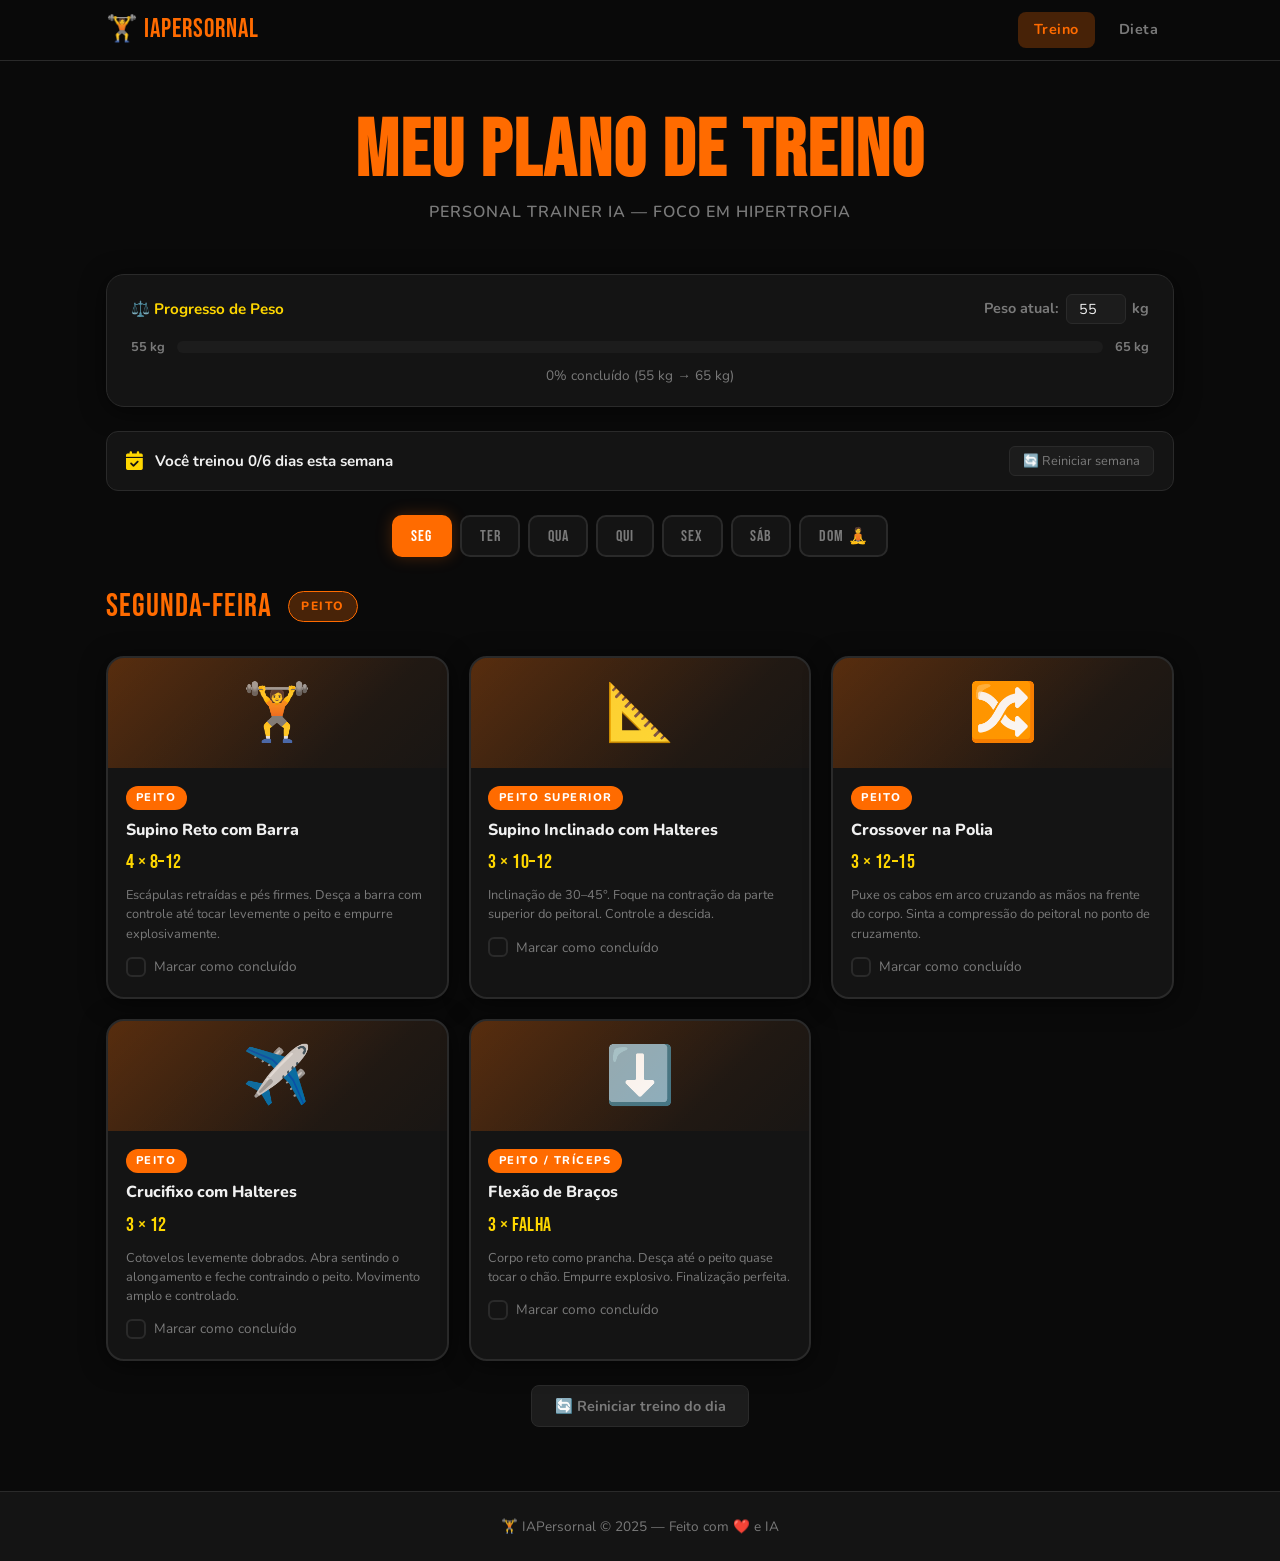
==== index.html @ 2b931eeb "feat: site completo de treino + dieta para GitHub Pages - index.html: plano de treino com seletor de" ====
<!DOCTYPE html>
<html lang="pt-BR">
<head>
  <meta charset="UTF-8" />
  <meta name="viewport" content="width=device-width, initial-scale=1.0" />
  <title>Meu Plano de Treino | IAPersornal</title>
  <meta name="description" content="Plano de treino personalizado por IA para hipertrofia muscular — IAPersornal." />
  <link rel="stylesheet" href="https://cdnjs.cloudflare.com/ajax/libs/font-awesome/6.5.0/css/all.min.css" crossorigin="anonymous" />
  <link rel="stylesheet" href="css/style.css" />
</head>
<body>

  <!-- ── NAVBAR ── -->
  <header class="navbar">
    <div class="container nav-inner">
      <a href="index.html" class="nav-logo">🏋️ IAPersornal</a>
      <nav class="nav-links">
        <a href="index.html" class="active">Treino</a>
        <a href="dieta.html">Dieta</a>
      </nav>
    </div>
  </header>

  <!-- ── MAIN ── -->
  <main class="container page-main">

    <!-- Título da página -->
    <div class="page-header">
      <h1 class="page-title">MEU PLANO DE TREINO</h1>
      <p class="page-subtitle">Personal Trainer IA — Foco em Hipertrofia</p>
    </div>

    <!-- Progresso de peso -->
    <div class="weight-progress-card">
      <div class="weight-progress-header">
        <span>⚖️ Progresso de Peso</span>
        <div class="weight-inputs">
          <label>
            Peso atual:
            <input type="number" id="current-weight" value="55" min="40" max="150" step="0.1" />
            kg
          </label>
        </div>
      </div>
      <div class="progress-bar-container">
        <span class="progress-label">55 kg</span>
        <div class="progress-bar">
          <div class="progress-fill" id="weight-fill" style="width:0%"></div>
        </div>
        <span class="progress-label">65 kg</span>
      </div>
      <div class="progress-percent" id="weight-percent">Carregando...</div>
    </div>

    <!-- Contador semanal -->
    <div class="weekly-counter">
      <i class="fa-solid fa-calendar-check"></i>
      <span id="weekly-text">Você treinou 0/6 dias esta semana</span>
      <button class="btn-reset-week" onclick="resetWeek()">🔄 Reiniciar semana</button>
    </div>

    <!-- Seletor de dias -->
    <div class="day-selector">
      <button class="day-btn active" data-day="segunda">SEG</button>
      <button class="day-btn"        data-day="terca">TER</button>
      <button class="day-btn"        data-day="quarta">QUA</button>
      <button class="day-btn"        data-day="quinta">QUI</button>
      <button class="day-btn"        data-day="sexta">SEX</button>
      <button class="day-btn"        data-day="sabado">SÁB</button>
      <button class="day-btn rest"   data-day="domingo">DOM 🧘</button>
    </div>

    <!-- Banner de conclusão -->
    <div class="completion-banner" id="completion-banner">
      💪🔥 Treino Concluído! Você arrasou hoje! Continue assim!
    </div>

    <!-- Painéis de exercícios (renderizados pelo JS) -->
    <div id="panels"></div>

    <!-- Botão de reset -->
    <div class="reset-area">
      <button class="btn-secondary" onclick="resetDay()">🔄 Reiniciar treino do dia</button>
    </div>

  </main>

  <!-- ── FOOTER ── -->
  <footer class="footer">
    <div class="container">
      🏋️ IAPersornal &copy; 2025 — Feito com ❤️ e IA
    </div>
  </footer>

  <script src="js/main.js"></script>
</body>
</html>
---- css/style.css ----
/* ============================================================
   IAPersornal — CSS Global
   Dark Mode Esportivo | #FF6B00 laranja | #FFD700 dourado
   Fontes: Bebas Neue (títulos) + Nunito (corpo)
   ============================================================ */

@import url('https://fonts.googleapis.com/css2?family=Bebas+Neue&family=Nunito:wght@400;600;700;800;900&display=swap');

/* ── Variables ── */
:root {
  --bg:          #0a0a0a;
  --surface:     #141414;
  --surface-2:   #1c1c1c;
  --border:      #2a2a2a;
  --orange:      #FF6B00;
  --orange-glow: rgba(255,107,0,.25);
  --gold:        #FFD700;
  --gold-glow:   rgba(255,215,0,.20);
  --text:        #f0f0f0;
  --text-muted:  #7a7a7a;
  --success:     #06D6A0;
  --blue:        #3A86FF;
  --pink:        #FF006E;
  --radius:      12px;
  --radius-lg:   18px;
  --shadow:      0 4px 24px rgba(0,0,0,.55);
  --transition:  all .28s cubic-bezier(.4,0,.2,1);
}

/* ── Reset ── */
*, *::before, *::after { box-sizing: border-box; margin: 0; padding: 0; }
html { scroll-behavior: smooth; font-size: 16px; }
body {
  background: var(--bg);
  color: var(--text);
  font-family: 'Nunito', sans-serif;
  min-height: 100vh;
  line-height: 1.6;
}
a { color: var(--orange); text-decoration: none; }
img { max-width: 100%; display: block; }
button { font-family: inherit; cursor: pointer; border: none; outline: none; }
input { font-family: inherit; }

/* ── Container ── */
.container {
  max-width: 1100px;
  margin: 0 auto;
  padding: 0 1rem;
}

/* ── NAVBAR ── */
.navbar {
  position: fixed;
  top: 0; left: 0; right: 0;
  z-index: 100;
  background: rgba(10,10,10,.92);
  backdrop-filter: blur(12px);
  border-bottom: 1px solid var(--border);
}
.nav-inner {
  display: flex;
  align-items: center;
  justify-content: space-between;
  height: 60px;
}
.nav-logo {
  font-family: 'Bebas Neue', sans-serif;
  font-size: 1.6rem;
  color: var(--orange);
  letter-spacing: 1px;
}
.nav-links {
  display: flex;
  gap: .5rem;
}
.nav-links a {
  padding: .4rem 1rem;
  border-radius: 8px;
  color: var(--text-muted);
  font-weight: 700;
  font-size: .9rem;
  letter-spacing: .5px;
  transition: var(--transition);
}
.nav-links a:hover,
.nav-links a.active {
  color: var(--orange);
  background: var(--orange-glow);
}

/* ── Page main ── */
.page-main {
  padding-top: 80px;
  padding-bottom: 4rem;
}

/* ── Page Header ── */
.page-header {
  text-align: center;
  margin-bottom: 2rem;
  padding: 2rem 0 1rem;
}
.page-title {
  font-family: 'Bebas Neue', sans-serif;
  font-size: clamp(2.5rem, 8vw, 5rem);
  color: var(--orange);
  letter-spacing: 2px;
  line-height: 1;
}
.page-subtitle {
  color: var(--text-muted);
  font-size: 1rem;
  font-weight: 600;
  margin-top: .5rem;
  letter-spacing: 1px;
  text-transform: uppercase;
}

/* ── Weight Progress Card ── */
.weight-progress-card {
  background: var(--surface);
  border: 1px solid var(--border);
  border-radius: var(--radius-lg);
  padding: 1.2rem 1.5rem;
  margin-bottom: 1.5rem;
  box-shadow: var(--shadow);
}
.weight-progress-header {
  display: flex;
  align-items: center;
  justify-content: space-between;
  margin-bottom: .8rem;
  font-weight: 700;
  font-size: .95rem;
  color: var(--gold);
  flex-wrap: wrap;
  gap: .5rem;
}
.weight-inputs label {
  display: flex;
  align-items: center;
  gap: .4rem;
  font-size: .9rem;
  color: var(--text-muted);
}
.weight-inputs input {
  width: 60px;
  background: var(--surface-2);
  border: 1px solid var(--border);
  border-radius: 6px;
  color: var(--text);
  padding: .25rem .5rem;
  font-size: .9rem;
  text-align: center;
}
.weight-inputs input:focus { outline: none; border-color: var(--orange); }
.progress-bar-container {
  display: flex;
  align-items: center;
  gap: .75rem;
  margin-bottom: .5rem;
}
.progress-label {
  font-size: .8rem;
  font-weight: 700;
  color: var(--text-muted);
  white-space: nowrap;
}
.progress-bar {
  flex: 1;
  height: 12px;
  background: var(--surface-2);
  border-radius: 99px;
  overflow: hidden;
}
.progress-fill {
  height: 100%;
  background: linear-gradient(90deg, var(--orange), var(--gold));
  border-radius: 99px;
  transition: width .5s ease;
}
.progress-percent {
  font-size: .85rem;
  color: var(--text-muted);
  text-align: center;
}

/* ── Weekly Counter ── */
.weekly-counter {
  display: flex;
  align-items: center;
  gap: .75rem;
  background: var(--surface);
  border: 1px solid var(--border);
  border-radius: var(--radius);
  padding: .9rem 1.2rem;
  margin-bottom: 1.5rem;
  font-weight: 700;
  font-size: .95rem;
  flex-wrap: wrap;
}
.weekly-counter i {
  color: var(--gold);
  font-size: 1.2rem;
}
.weekly-counter span {
  flex: 1;
}
.btn-reset-week {
  background: var(--surface-2);
  border: 1px solid var(--border);
  color: var(--text-muted);
  font-size: .8rem;
  padding: .3rem .8rem;
  border-radius: 6px;
  transition: var(--transition);
}
.btn-reset-week:hover {
  color: var(--orange);
  border-color: var(--orange);
}

/* ── Day Selector ── */
.day-selector {
  display: flex;
  gap: .5rem;
  flex-wrap: wrap;
  justify-content: center;
  margin-bottom: 1.5rem;
}
.day-btn {
  background: var(--surface);
  border: 2px solid var(--border);
  color: var(--text-muted);
  font-family: 'Bebas Neue', sans-serif;
  font-size: 1rem;
  letter-spacing: 1px;
  padding: .55rem 1.1rem;
  border-radius: 10px;
  transition: var(--transition);
}
.day-btn:hover {
  border-color: var(--orange);
  color: var(--orange);
}
.day-btn.active {
  background: var(--orange);
  border-color: var(--orange);
  color: #fff;
  box-shadow: 0 0 16px var(--orange-glow);
}
.day-btn.rest.active {
  background: var(--success);
  border-color: var(--success);
  box-shadow: 0 0 16px rgba(6,214,160,.3);
}

/* ── Completion Banner ── */
.completion-banner {
  display: none;
  background: linear-gradient(135deg, var(--orange), var(--gold));
  color: #000;
  font-family: 'Bebas Neue', sans-serif;
  font-size: 1.6rem;
  letter-spacing: 1px;
  text-align: center;
  padding: 1rem;
  border-radius: var(--radius);
  margin-bottom: 1.5rem;
  animation: popIn .4s cubic-bezier(.175,.885,.32,1.275);
}
.completion-banner.show { display: block; }

/* ── Day Panel ── */
.day-panel { display: none; }
.day-panel.active { display: block; }

.day-panel-header {
  display: flex;
  align-items: center;
  gap: 1rem;
  margin-bottom: 1.5rem;
}
.day-panel-title {
  font-family: 'Bebas Neue', sans-serif;
  font-size: 2rem;
  letter-spacing: 1px;
}
.focus-badge {
  background: var(--orange-glow);
  color: var(--orange);
  border: 1px solid var(--orange);
  font-size: .75rem;
  font-weight: 800;
  letter-spacing: 1.5px;
  padding: .3rem .75rem;
  border-radius: 99px;
}

/* ── Exercise Grid ── */
.exercise-grid {
  display: grid;
  grid-template-columns: repeat(auto-fill, minmax(260px, 1fr));
  gap: 1.25rem;
  margin-bottom: 1.5rem;
}

/* ── Exercise Card ── */
.exercise-card {
  background: var(--surface);
  border: 2px solid var(--border);
  border-radius: var(--radius-lg);
  overflow: hidden;
  box-shadow: var(--shadow);
  transition: var(--transition);
  opacity: 0;
  transform: translateY(20px);
}
.exercise-card.animate-in {
  opacity: 1;
  transform: translateY(0);
}
.exercise-card.done {
  border-color: var(--success);
  opacity: .7;
}
.exercise-card.done .card-visual { filter: grayscale(.4); }
.exercise-card:hover {
  border-color: var(--orange);
  transform: translateY(-4px);
  box-shadow: 0 8px 32px rgba(255,107,0,.2);
}
.exercise-card.done:hover { transform: none; }

.card-visual {
  height: 110px;
  display: flex;
  align-items: center;
  justify-content: center;
  font-size: 3.5rem;
  position: relative;
  overflow: hidden;
}
.card-visual::before {
  content: '';
  position: absolute;
  inset: 0;
  background: linear-gradient(135deg, var(--card-color, #FF6B00) 0%, transparent 70%);
  opacity: .18;
}

.card-body { padding: 1rem 1.1rem 1.2rem; }
.card-muscle {
  font-size: .7rem;
  font-weight: 800;
  letter-spacing: 1.5px;
  color: #fff;
  background: var(--card-color, #FF6B00);
  padding: .2rem .65rem;
  border-radius: 99px;
  display: inline-block;
  margin-bottom: .6rem;
}
.card-name {
  font-weight: 800;
  font-size: 1rem;
  margin-bottom: .35rem;
  line-height: 1.3;
}
.card-sets {
  font-family: 'Bebas Neue', sans-serif;
  font-size: 1.25rem;
  color: var(--gold);
  letter-spacing: .5px;
  margin-bottom: .5rem;
}
.card-tip {
  font-size: .8rem;
  color: var(--text-muted);
  line-height: 1.5;
  margin-bottom: .75rem;
}
.card-check-area {
  display: flex;
  align-items: center;
  gap: .5rem;
}
.card-checkbox {
  appearance: none;
  width: 20px;
  height: 20px;
  border: 2px solid var(--border);
  border-radius: 6px;
  cursor: pointer;
  transition: var(--transition);
  position: relative;
  flex-shrink: 0;
}
.card-checkbox:checked {
  background: var(--success);
  border-color: var(--success);
}
.card-checkbox:checked::after {
  content: '✓';
  position: absolute;
  top: 50%; left: 50%;
  transform: translate(-50%,-50%);
  color: #000;
  font-size: .8rem;
  font-weight: 900;
}
.card-check-label {
  font-size: .85rem;
  color: var(--text-muted);
  cursor: pointer;
}

/* ── Rest Day Card ── */
.rest-card {
  background: var(--surface);
  border: 2px solid var(--success);
  border-radius: var(--radius-lg);
  padding: 3rem 2rem;
  text-align: center;
  box-shadow: 0 0 32px rgba(6,214,160,.15);
}
.rest-card .rest-icon { font-size: 5rem; margin-bottom: 1rem; }
.rest-card h2 {
  font-family: 'Bebas Neue', sans-serif;
  font-size: 2.5rem;
  color: var(--success);
  margin-bottom: .5rem;
}
.rest-card p { color: var(--text-muted); font-size: 1rem; line-height: 1.7; }
.rest-card .motivational {
  margin-top: 1.5rem;
  background: var(--surface-2);
  border-radius: var(--radius);
  padding: 1rem;
  font-style: italic;
  color: var(--gold);
  font-weight: 700;
}

/* ── Reset Area ── */
.reset-area {
  text-align: center;
  margin-top: 1rem;
}
.btn-secondary {
  background: var(--surface-2);
  border: 1px solid var(--border);
  color: var(--text-muted);
  padding: .6rem 1.4rem;
  border-radius: 8px;
  font-size: .9rem;
  font-weight: 700;
  transition: var(--transition);
}
.btn-secondary:hover {
  border-color: var(--orange);
  color: var(--orange);
}

/* ── DIET PAGE ── */

/* Goal Card */
.goal-card {
  background: var(--surface);
  border: 1px solid var(--border);
  border-radius: var(--radius-lg);
  padding: 1.5rem;
  margin-bottom: 1.5rem;
  box-shadow: var(--shadow);
}
.goal-card h3 {
  font-family: 'Bebas Neue', sans-serif;
  font-size: 1.5rem;
  color: var(--gold);
  letter-spacing: 1px;
  margin-bottom: 1rem;
}
.goal-meta {
  display: grid;
  grid-template-columns: repeat(auto-fit, minmax(120px, 1fr));
  gap: .75rem;
  margin-bottom: 1rem;
}
.goal-meta-item {
  background: var(--surface-2);
  border-radius: var(--radius-sm);
  padding: .75rem;
  text-align: center;
}
.goal-meta-item .label {
  font-size: .7rem;
  color: var(--text-muted);
  font-weight: 700;
  letter-spacing: 1px;
  text-transform: uppercase;
  margin-bottom: .25rem;
}
.goal-meta-item .value {
  font-family: 'Bebas Neue', sans-serif;
  font-size: 1.4rem;
  color: var(--orange);
}

/* Macros */
.macros-section { margin-bottom: 2rem; }
.section-title {
  font-family: 'Bebas Neue', sans-serif;
  font-size: 1.8rem;
  color: var(--text);
  letter-spacing: 1px;
  margin-bottom: 1rem;
}
.section-title span { color: var(--orange); }
.macros-grid {
  display: grid;
  grid-template-columns: repeat(auto-fit, minmax(200px, 1fr));
  gap: 1rem;
}
.macro-card {
  background: var(--surface);
  border: 1px solid var(--border);
  border-radius: var(--radius-lg);
  padding: 1.25rem;
  text-align: center;
  transition: var(--transition);
}
.macro-card:hover { border-color: var(--orange); }
.macro-icon { font-size: 2rem; margin-bottom: .5rem; }
.macro-name {
  font-size: .8rem;
  font-weight: 700;
  letter-spacing: 1px;
  color: var(--text-muted);
  text-transform: uppercase;
  margin-bottom: .25rem;
}
.macro-value {
  font-family: 'Bebas Neue', sans-serif;
  font-size: 2rem;
  color: var(--orange);
  line-height: 1;
  margin-bottom: .5rem;
}
.macro-unit {
  font-size: .75rem;
  color: var(--text-muted);
}
.macro-bar {
  height: 6px;
  background: var(--surface-2);
  border-radius: 99px;
  margin-top: .75rem;
  overflow: hidden;
}
.macro-bar-fill {
  height: 100%;
  border-radius: 99px;
  transition: width .5s ease;
}

/* Meals */
.meals-section { margin-bottom: 2rem; }
.kcal-counter-bar {
  background: var(--surface);
  border: 1px solid var(--border);
  border-radius: var(--radius);
  padding: .9rem 1.2rem;
  margin-bottom: 1.2rem;
  display: flex;
  align-items: center;
  gap: 1rem;
  flex-wrap: wrap;
}
.kcal-counter-bar .kcal-icon { font-size: 1.4rem; }
.kcal-text { flex: 1; font-weight: 700; }
.kcal-text strong { color: var(--orange); font-size: 1.1rem; }
.kcal-text span { color: var(--text-muted); font-size: .9rem; }
.btn-reset-meals {
  background: var(--surface-2);
  border: 1px solid var(--border);
  color: var(--text-muted);
  font-size: .8rem;
  padding: .3rem .8rem;
  border-radius: 6px;
  transition: var(--transition);
}
.btn-reset-meals:hover { color: var(--orange); border-color: var(--orange); }

.meals-grid {
  display: grid;
  gap: 1rem;
}
.meal-card {
  background: var(--surface);
  border: 2px solid var(--border);
  border-radius: var(--radius-lg);
  overflow: hidden;
  transition: var(--transition);
  opacity: 0;
  transform: translateY(16px);
}
.meal-card.animate-in {
  opacity: 1;
  transform: translateY(0);
}
.meal-card.meal-done {
  border-color: var(--success);
  opacity: .75;
}
.meal-header {
  display: flex;
  align-items: center;
  gap: 1rem;
  padding: 1rem 1.2rem;
  background: var(--surface-2);
  cursor: pointer;
  user-select: none;
}
.meal-emoji { font-size: 1.8rem; }
.meal-info { flex: 1; }
.meal-name {
  font-weight: 800;
  font-size: 1rem;
}
.meal-time {
  font-size: .8rem;
  color: var(--text-muted);
}
.meal-kcal {
  font-family: 'Bebas Neue', sans-serif;
  font-size: 1.3rem;
  color: var(--gold);
}
.meal-check {
  appearance: none;
  width: 22px;
  height: 22px;
  border: 2px solid var(--border);
  border-radius: 6px;
  cursor: pointer;
  transition: var(--transition);
  position: relative;
  flex-shrink: 0;
}
.meal-check:checked {
  background: var(--success);
  border-color: var(--success);
}
.meal-check:checked::after {
  content: '✓';
  position: absolute;
  top: 50%; left: 50%;
  transform: translate(-50%,-50%);
  color: #000;
  font-size: .85rem;
  font-weight: 900;
}
.meal-body {
  padding: .9rem 1.2rem 1.1rem;
}
.meal-items {
  list-style: none;
  display: flex;
  flex-direction: column;
  gap: .35rem;
}
.meal-items li {
  display: flex;
  align-items: flex-start;
  gap: .5rem;
  font-size: .9rem;
  color: var(--text-muted);
}
.meal-items li::before {
  content: '•';
  color: var(--orange);
  font-weight: 900;
  flex-shrink: 0;
  margin-top: 2px;
}

/* Tips & Supplements */
.tips-section,
.supplements-section,
.hydration-section {
  margin-bottom: 2rem;
}
.tips-grid {
  display: grid;
  grid-template-columns: repeat(auto-fill, minmax(260px, 1fr));
  gap: 1rem;
}
.tip-card {
  background: var(--surface);
  border: 1px solid var(--border);
  border-radius: var(--radius);
  padding: 1.1rem;
  display: flex;
  gap: .9rem;
  align-items: flex-start;
  transition: var(--transition);
  opacity: 0;
  transform: translateY(12px);
}
.tip-card.animate-in {
  opacity: 1;
  transform: translateY(0);
}
.tip-card:hover { border-color: var(--gold); }
.tip-icon { font-size: 1.8rem; flex-shrink: 0; }
.tip-text strong {
  display: block;
  font-size: .95rem;
  font-weight: 800;
  margin-bottom: .25rem;
}
.tip-text span { font-size: .85rem; color: var(--text-muted); }

.supplement-grid {
  display: grid;
  grid-template-columns: repeat(auto-fill, minmax(220px, 1fr));
  gap: 1rem;
}
.supplement-card {
  background: var(--surface);
  border: 1px solid var(--border);
  border-radius: var(--radius);
  padding: 1rem 1.1rem;
  transition: var(--transition);
  opacity: 0;
  transform: translateY(12px);
}
.supplement-card.animate-in {
  opacity: 1;
  transform: translateY(0);
}
.supplement-card:hover { border-color: var(--orange); }
.supplement-name {
  font-weight: 800;
  font-size: 1rem;
  color: var(--orange);
  margin-bottom: .3rem;
}
.supplement-dose {
  font-size: .85rem;
  color: var(--gold);
  font-weight: 700;
  margin-bottom: .25rem;
}
.supplement-reason { font-size: .8rem; color: var(--text-muted); }

.hydration-card {
  background: var(--surface);
  border: 1px solid var(--blue);
  border-radius: var(--radius-lg);
  padding: 1.5rem;
  display: flex;
  align-items: center;
  gap: 1.5rem;
  flex-wrap: wrap;
}
.hydration-icon { font-size: 3rem; }
.hydration-info h4 {
  font-weight: 800;
  font-size: 1.1rem;
  color: var(--blue);
  margin-bottom: .25rem;
}
.hydration-info p { font-size: .9rem; color: var(--text-muted); }
.hydration-info .warning {
  margin-top: .5rem;
  font-size: .85rem;
  color: var(--gold);
  font-weight: 700;
}

/* ── Footer ── */
.footer {
  background: var(--surface);
  border-top: 1px solid var(--border);
  padding: 1.5rem 0;
  text-align: center;
  font-size: .85rem;
  color: var(--text-muted);
}

/* ── Animations ── */
@keyframes popIn {
  from { transform: scale(.8); opacity: 0; }
  to   { transform: scale(1);  opacity: 1; }
}
@keyframes fadeSlideUp {
  from { opacity: 0; transform: translateY(20px); }
  to   { opacity: 1; transform: translateY(0); }
}

/* ── Responsive ── */
@media (max-width: 768px) {
  .page-title { font-size: 2.8rem; }
  .exercise-grid { grid-template-columns: 1fr; }
  .macros-grid { grid-template-columns: repeat(2, 1fr); }
  .tips-grid { grid-template-columns: 1fr; }
  .supplement-grid { grid-template-columns: 1fr 1fr; }
}
@media (max-width: 480px) {
  .nav-logo { font-size: 1.3rem; }
  .day-btn { padding: .4rem .7rem; font-size: .9rem; }
  .macros-grid { grid-template-columns: 1fr 1fr; }
  .supplement-grid { grid-template-columns: 1fr; }
  .weight-progress-header { flex-direction: column; align-items: flex-start; }
  .goal-meta { grid-template-columns: 1fr 1fr; }
}
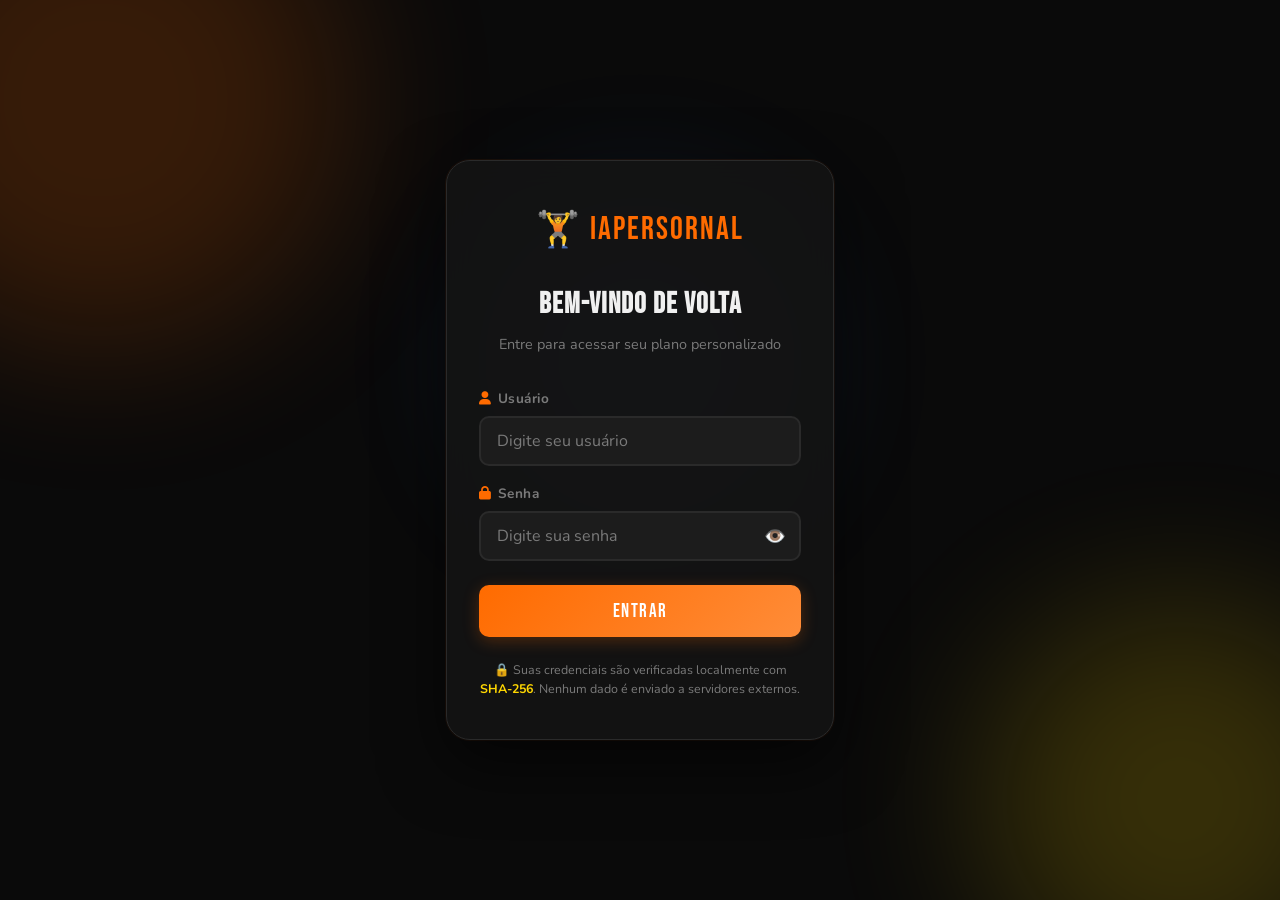
==== commit c590911d: "feat: sistema de login com credenciais criptografadas (SHA-256) - login.html: página de login com de" ====
--- a/index.html
+++ b/index.html
@@ -92,6 +92,7 @@
     </div>
   </footer>
 
+  <script src="js/auth.js"></script>
   <script src="js/main.js"></script>
 </body>
 </html>
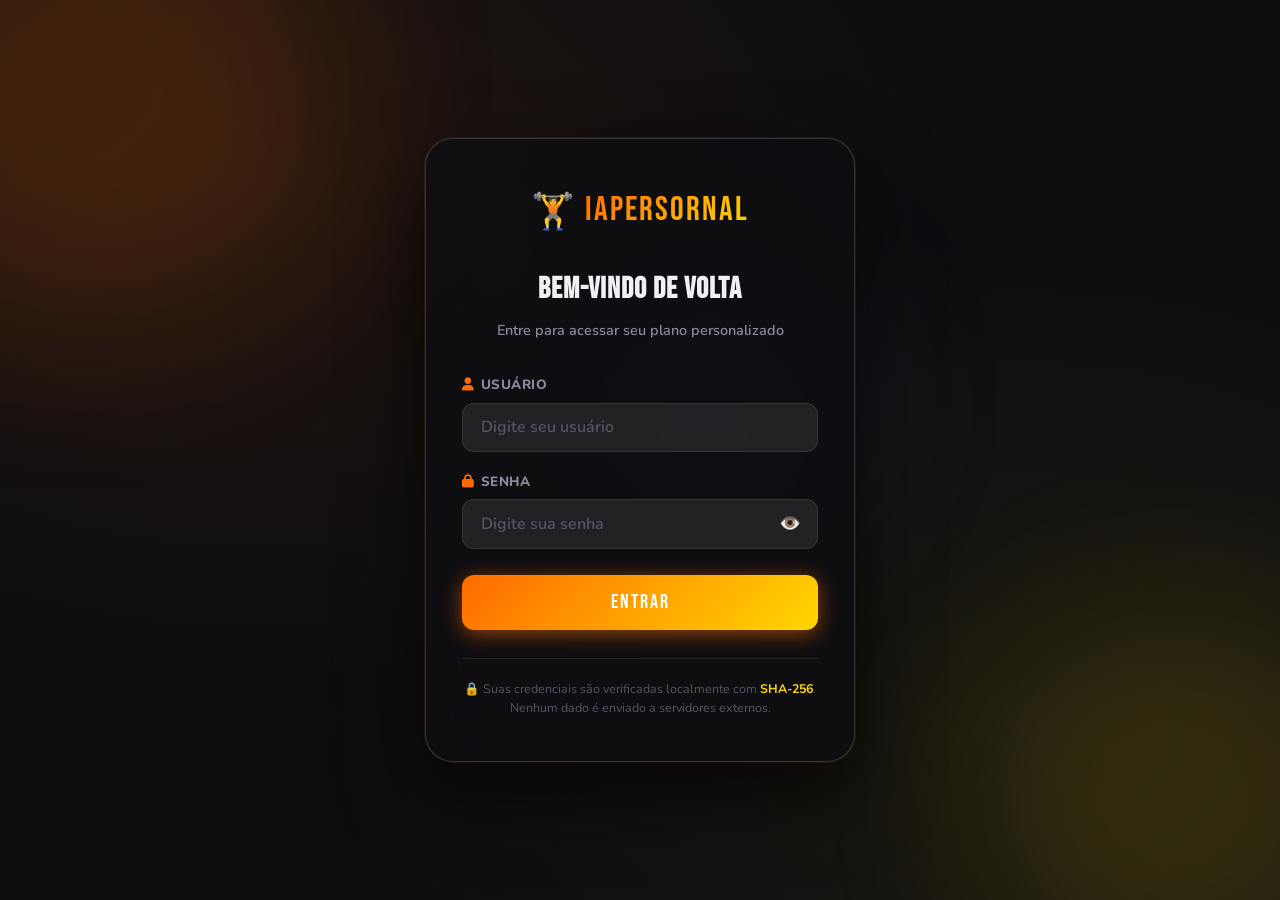
==== commit d51b012e: "feat: cronômetro de descanso + peso por exercício + treino Wesley atualizado + meta editável - Novo:" ====
--- a/index.html
+++ b/index.html
@@ -24,30 +24,37 @@
   <!-- ── MAIN ── -->
   <main class="container page-main">
 
-    <!-- Título da página -->
+    <!-- Título -->
     <div class="page-header">
       <h1 class="page-title">MEU PLANO DE TREINO</h1>
-      <p class="page-subtitle">Personal Trainer IA — Foco em Hipertrofia</p>
+      <p class="page-subtitle">Personal Trainer IA — Hipertrofia Muscular · Seg a Sex</p>
     </div>
 
     <!-- Progresso de peso -->
     <div class="weight-progress-card">
       <div class="weight-progress-header">
-        <span>⚖️ Progresso de Peso</span>
+        <span class="weight-progress-label">
+          <i class="fa-solid fa-scale-balanced"></i> Progresso de Peso
+        </span>
         <div class="weight-inputs">
           <label>
-            Peso atual:
-            <input type="number" id="current-weight" value="55" min="40" max="150" step="0.1" />
+            Atual:
+            <input type="number" id="current-weight" value="55" min="30" max="200" step="0.1" />
+            kg
+          </label>
+          <label>
+            Meta:
+            <input type="number" id="goal-weight" value="65" min="30" max="200" step="0.5" />
             kg
           </label>
         </div>
       </div>
       <div class="progress-bar-container">
-        <span class="progress-label">55 kg</span>
+        <span class="progress-label">Início</span>
         <div class="progress-bar">
           <div class="progress-fill" id="weight-fill" style="width:0%"></div>
         </div>
-        <span class="progress-label">65 kg</span>
+        <span class="progress-label">Meta</span>
       </div>
       <div class="progress-percent" id="weight-percent">Carregando...</div>
     </div>
@@ -55,7 +62,7 @@
     <!-- Contador semanal -->
     <div class="weekly-counter">
       <i class="fa-solid fa-calendar-check"></i>
-      <span id="weekly-text">Você treinou 0/6 dias esta semana</span>
+      <span id="weekly-text">Você treinou 0/5 dias esta semana</span>
       <button class="btn-reset-week" onclick="resetWeek()">🔄 Reiniciar semana</button>
     </div>
 
@@ -66,16 +73,16 @@
       <button class="day-btn"        data-day="quarta">QUA</button>
       <button class="day-btn"        data-day="quinta">QUI</button>
       <button class="day-btn"        data-day="sexta">SEX</button>
-      <button class="day-btn"        data-day="sabado">SÁB</button>
+      <button class="day-btn rest"   data-day="sabado">SÁB 🧘</button>
       <button class="day-btn rest"   data-day="domingo">DOM 🧘</button>
     </div>
 
     <!-- Banner de conclusão -->
     <div class="completion-banner" id="completion-banner">
-      💪🔥 Treino Concluído! Você arrasou hoje! Continue assim!
+      💪🔥 Treino Concluído! Você arrasou hoje! Descanse bem e volte mais forte!
     </div>
 
-    <!-- Painéis de exercícios (renderizados pelo JS) -->
+    <!-- Painéis de exercícios -->
     <div id="panels"></div>
 
     <!-- Botão de reset -->
@@ -92,7 +99,37 @@
     </div>
   </footer>
 
+  <!-- ── CRONÔMETRO DE DESCANSO (flutuante) ── -->
+  <div class="rest-timer-widget" id="rest-timer">
+    <div class="rtw__header">
+      <span class="rtw__title"><i class="fa-solid fa-stopwatch"></i> Descanso</span>
+      <button class="rtw__close" onclick="closeRestTimer()" title="Fechar">✕</button>
+    </div>
+    <div class="rtw__ring-wrap">
+      <svg class="rtw__svg" viewBox="0 0 100 100">
+        <circle class="rtw__ring-bg"   cx="50" cy="50" r="44"/>
+        <circle class="rtw__ring-fill" cx="50" cy="50" r="44" id="rtw-ring"/>
+      </svg>
+      <div class="rtw__time" id="rtw-time">01:30</div>
+    </div>
+    <div class="rtw__presets">
+      <button class="rtw__preset" data-secs="60"  onclick="setRestTime(60)">1 min</button>
+      <button class="rtw__preset active" data-secs="90"  onclick="setRestTime(90)">1:30</button>
+      <button class="rtw__preset" data-secs="120" onclick="setRestTime(120)">2 min</button>
+      <button class="rtw__preset" data-secs="180" onclick="setRestTime(180)">3 min</button>
+    </div>
+    <div class="rtw__controls">
+      <button class="rtw__btn-start" id="rtw-toggle" onclick="toggleRestTimer()">
+        <i class="fa-solid fa-play"></i> Iniciar
+      </button>
+      <button class="rtw__btn-reset" onclick="resetRestTimer()">
+        <i class="fa-solid fa-rotate-right"></i> Zerar
+      </button>
+    </div>
+  </div>
+
   <script src="js/auth.js"></script>
+  <script src="js/timer.js"></script>
   <script src="js/main.js"></script>
 </body>
 </html>
--- a/css/style.css
+++ b/css/style.css
@@ -1,278 +1,448 @@
 /* ============================================================
    IAPersornal — CSS Global
-   Dark Mode Esportivo | #FF6B00 laranja | #FFD700 dourado
+   Design Profissional | Glassmorphism | Tema por usuário
+   Wesley = Laranja/Ouro | Barbara = Roxo/Rosa
    Fontes: Bebas Neue (títulos) + Nunito (corpo)
    ============================================================ */
 
-@import url('https://fonts.googleapis.com/css2?family=Bebas+Neue&family=Nunito:wght@400;600;700;800;900&display=swap');
-
-/* ── Variables ── */
+@import url('https://fonts.googleapis.com/css2?family=Bebas+Neue&family=Nunito:ital,wght@0,400;0,600;0,700;0,800;0,900;1,700&display=swap');
+
+/* ════════════════════════════════════════════════
+   VARIÁVEIS GLOBAIS — Tema Padrão (Wesley / Laranja)
+   ════════════════════════════════════════════════ */
 :root {
-  --bg:          #0a0a0a;
-  --surface:     #141414;
-  --surface-2:   #1c1c1c;
-  --border:      #2a2a2a;
-  --orange:      #FF6B00;
-  --orange-glow: rgba(255,107,0,.25);
-  --gold:        #FFD700;
-  --gold-glow:   rgba(255,215,0,.20);
-  --text:        #f0f0f0;
-  --text-muted:  #7a7a7a;
+  /* Superfícies */
+  --bg:          #0d0d10;
+  --bg-mesh:     radial-gradient(ellipse at 20% 20%, rgba(255,107,0,.08) 0%, transparent 50%),
+                 radial-gradient(ellipse at 80% 80%, rgba(255,215,0,.05) 0%, transparent 50%);
+  --surface:     rgba(255,255,255,0.04);
+  --surface-2:   rgba(255,255,255,0.08);
+  --surface-3:   rgba(255,255,255,0.12);
+  --glass:       rgba(255,255,255,0.05);
+  --border:      rgba(255,255,255,0.10);
+  --border-2:    rgba(255,255,255,0.16);
+
+  /* Texto */
+  --text:        #f0f0f5;
+  --text-muted:  #8a8a9e;
+  --text-dim:    #555566;
+
+  /* Tema laranja (Wesley) */
+  --accent:          #FF6B00;
+  --accent-alt:      #FFD700;
+  --accent-soft:     rgba(255,107,0,.15);
+  --accent-glow:     rgba(255,107,0,.35);
+  --accent-gradient: linear-gradient(135deg, #FF6B00 0%, #FFD700 100%);
+  --accent-glow-btn: 0 4px 20px rgba(255,107,0,.55), 0 0 0 0px rgba(255,107,0,0);
+
+  /* Status */
   --success:     #06D6A0;
+  --success-bg:  rgba(6,214,160,.12);
   --blue:        #3A86FF;
-  --pink:        #FF006E;
-  --radius:      12px;
-  --radius-lg:   18px;
-  --shadow:      0 4px 24px rgba(0,0,0,.55);
-  --transition:  all .28s cubic-bezier(.4,0,.2,1);
-}
-
-/* ── Reset ── */
+  --blue-bg:     rgba(58,134,255,.12);
+  --danger:      #FF4444;
+
+  /* Layout */
+  --radius-sm:   8px;
+  --radius:      14px;
+  --radius-lg:   20px;
+  --radius-xl:   28px;
+  --shadow-sm:   0 2px 12px rgba(0,0,0,.4);
+  --shadow:      0 8px 32px rgba(0,0,0,.5);
+  --shadow-lg:   0 16px 56px rgba(0,0,0,.6);
+  --transition:  all .26s cubic-bezier(.4,0,.2,1);
+}
+
+/* ── Barbara: Roxo / Rosa ── */
+body[data-user="barbara"] {
+  --accent:          #8B5CF6;
+  --accent-alt:      #EC4899;
+  --accent-soft:     rgba(139,92,246,.15);
+  --accent-glow:     rgba(139,92,246,.35);
+  --accent-gradient: linear-gradient(135deg, #8B5CF6 0%, #EC4899 100%);
+  --accent-glow-btn: 0 4px 20px rgba(139,92,246,.55), 0 0 0 0px rgba(139,92,246,0);
+  --bg-mesh:         radial-gradient(ellipse at 20% 20%, rgba(139,92,246,.1) 0%, transparent 50%),
+                     radial-gradient(ellipse at 80% 80%, rgba(236,72,153,.07) 0%, transparent 50%);
+}
+
+/* ════════════════════════════════════════════════
+   RESET & BASE
+   ════════════════════════════════════════════════ */
 *, *::before, *::after { box-sizing: border-box; margin: 0; padding: 0; }
-html { scroll-behavior: smooth; font-size: 16px; }
+
+html {
+  scroll-behavior: smooth;
+  font-size: 16px;
+  -webkit-font-smoothing: antialiased;
+  -moz-osx-font-smoothing: grayscale;
+}
+
 body {
-  background: var(--bg);
+  background-color: var(--bg);
+  background-image: var(--bg-mesh);
+  background-attachment: fixed;
   color: var(--text);
   font-family: 'Nunito', sans-serif;
   min-height: 100vh;
   line-height: 1.6;
 }
-a { color: var(--orange); text-decoration: none; }
+
+a { color: var(--accent); text-decoration: none; transition: var(--transition); }
+a:hover { opacity: .85; }
 img { max-width: 100%; display: block; }
 button { font-family: inherit; cursor: pointer; border: none; outline: none; }
-input { font-family: inherit; }
-
-/* ── Container ── */
+input, select { font-family: inherit; }
+::selection { background: var(--accent-soft); color: var(--text); }
+
+/* ════════════════════════════════════════════════
+   LAYOUT
+   ════════════════════════════════════════════════ */
 .container {
-  max-width: 1100px;
+  max-width: 1080px;
   margin: 0 auto;
-  padding: 0 1rem;
-}
-
-/* ── NAVBAR ── */
+  padding: 0 1.25rem;
+}
+
+.page-main {
+  padding-top: 80px;
+  padding-bottom: 5rem;
+}
+
+/* ════════════════════════════════════════════════
+   NAVBAR
+   ════════════════════════════════════════════════ */
 .navbar {
   position: fixed;
   top: 0; left: 0; right: 0;
-  z-index: 100;
-  background: rgba(10,10,10,.92);
-  backdrop-filter: blur(12px);
+  z-index: 200;
+  background: rgba(13,13,16,.85);
+  backdrop-filter: blur(20px) saturate(1.4);
+  -webkit-backdrop-filter: blur(20px) saturate(1.4);
   border-bottom: 1px solid var(--border);
 }
+
 .nav-inner {
   display: flex;
   align-items: center;
   justify-content: space-between;
-  height: 60px;
-}
+  height: 62px;
+  gap: 1rem;
+}
+
 .nav-logo {
   font-family: 'Bebas Neue', sans-serif;
-  font-size: 1.6rem;
-  color: var(--orange);
-  letter-spacing: 1px;
-}
+  font-size: 1.55rem;
+  letter-spacing: 2px;
+  background: var(--accent-gradient);
+  -webkit-background-clip: text;
+  -webkit-text-fill-color: transparent;
+  background-clip: text;
+  flex-shrink: 0;
+}
+
 .nav-links {
   display: flex;
-  gap: .5rem;
-}
+  align-items: center;
+  gap: .4rem;
+}
+
 .nav-links a {
   padding: .4rem 1rem;
-  border-radius: 8px;
+  border-radius: 10px;
   color: var(--text-muted);
   font-weight: 700;
-  font-size: .9rem;
-  letter-spacing: .5px;
-  transition: var(--transition);
-}
-.nav-links a:hover,
+  font-size: .88rem;
+  letter-spacing: .4px;
+  transition: var(--transition);
+}
+.nav-links a:hover { color: var(--accent); background: var(--accent-soft); }
 .nav-links a.active {
-  color: var(--orange);
-  background: var(--orange-glow);
-}
-
-/* ── Page main ── */
-.page-main {
-  padding-top: 80px;
-  padding-bottom: 4rem;
-}
-
-/* ── Page Header ── */
+  color: var(--accent);
+  background: var(--accent-soft);
+}
+
+.nav-user-greeting {
+  font-size: .82rem;
+  font-weight: 700;
+  color: var(--text-muted);
+  padding: .35rem .9rem;
+  border-radius: 99px;
+  background: var(--surface-2);
+  border: 1px solid var(--border);
+  display: flex;
+  align-items: center;
+  gap: .4rem;
+  white-space: nowrap;
+}
+.nav-user-greeting i { color: var(--accent); }
+
+.btn-logout {
+  background: transparent;
+  border: 1px solid var(--border);
+  color: var(--text-muted);
+  font-size: .82rem;
+  font-weight: 700;
+  padding: .35rem .9rem;
+  border-radius: 10px;
+  display: flex;
+  align-items: center;
+  gap: .35rem;
+  transition: var(--transition);
+  white-space: nowrap;
+}
+.btn-logout:hover {
+  color: var(--danger);
+  border-color: var(--danger);
+  background: rgba(255,68,68,.08);
+}
+
+/* ════════════════════════════════════════════════
+   PAGE HEADER
+   ════════════════════════════════════════════════ */
 .page-header {
   text-align: center;
-  margin-bottom: 2rem;
-  padding: 2rem 0 1rem;
-}
+  padding: 2.5rem 0 2rem;
+  position: relative;
+}
+
+.page-header::before {
+  content: '';
+  position: absolute;
+  inset: 0;
+  background: radial-gradient(ellipse at 50% 0%, var(--accent-soft) 0%, transparent 70%);
+  pointer-events: none;
+}
+
 .page-title {
   font-family: 'Bebas Neue', sans-serif;
-  font-size: clamp(2.5rem, 8vw, 5rem);
-  color: var(--orange);
+  font-size: clamp(2.6rem, 9vw, 5.5rem);
+  letter-spacing: 3px;
+  line-height: 1;
+  background: var(--accent-gradient);
+  -webkit-background-clip: text;
+  -webkit-text-fill-color: transparent;
+  background-clip: text;
+  position: relative;
+}
+
+.page-subtitle {
+  color: var(--text-muted);
+  font-size: .95rem;
+  font-weight: 700;
+  margin-top: .65rem;
   letter-spacing: 2px;
-  line-height: 1;
-}
-.page-subtitle {
-  color: var(--text-muted);
-  font-size: 1rem;
-  font-weight: 600;
-  margin-top: .5rem;
-  letter-spacing: 1px;
   text-transform: uppercase;
 }
 
-/* ── Weight Progress Card ── */
+/* ════════════════════════════════════════════════
+   GLASS CARD BASE (reutilizável)
+   ════════════════════════════════════════════════ */
+.glass-card {
+  background: var(--glass);
+  backdrop-filter: blur(16px);
+  -webkit-backdrop-filter: blur(16px);
+  border: 1px solid var(--border);
+  border-radius: var(--radius-lg);
+  box-shadow: var(--shadow);
+}
+
+/* ════════════════════════════════════════════════
+   WEIGHT PROGRESS CARD
+   ════════════════════════════════════════════════ */
 .weight-progress-card {
-  background: var(--surface);
+  background: var(--glass);
+  backdrop-filter: blur(16px);
+  -webkit-backdrop-filter: blur(16px);
   border: 1px solid var(--border);
   border-radius: var(--radius-lg);
-  padding: 1.2rem 1.5rem;
-  margin-bottom: 1.5rem;
-  box-shadow: var(--shadow);
-}
+  padding: 1.4rem 1.6rem;
+  margin-bottom: 1.2rem;
+  box-shadow: var(--shadow-sm);
+}
+
 .weight-progress-header {
   display: flex;
   align-items: center;
   justify-content: space-between;
-  margin-bottom: .8rem;
+  margin-bottom: .9rem;
+  flex-wrap: wrap;
+  gap: .75rem;
+}
+
+.weight-progress-label {
+  font-weight: 800;
+  font-size: .95rem;
+  display: flex;
+  align-items: center;
+  gap: .5rem;
+}
+.weight-progress-label i { color: var(--accent-alt); }
+
+.weight-inputs {
+  display: flex;
+  align-items: center;
+  gap: .6rem;
+}
+.weight-inputs label {
+  display: flex;
+  align-items: center;
+  gap: .4rem;
+  font-size: .88rem;
+  color: var(--text-muted);
   font-weight: 700;
-  font-size: .95rem;
-  color: var(--gold);
-  flex-wrap: wrap;
-  gap: .5rem;
-}
-.weight-inputs label {
-  display: flex;
-  align-items: center;
-  gap: .4rem;
-  font-size: .9rem;
-  color: var(--text-muted);
 }
 .weight-inputs input {
-  width: 60px;
-  background: var(--surface-2);
-  border: 1px solid var(--border);
-  border-radius: 6px;
+  width: 62px;
+  background: var(--surface-2);
+  border: 1px solid var(--border-2);
+  border-radius: var(--radius-sm);
   color: var(--text);
-  padding: .25rem .5rem;
+  padding: .28rem .55rem;
   font-size: .9rem;
   text-align: center;
-}
-.weight-inputs input:focus { outline: none; border-color: var(--orange); }
+  transition: var(--transition);
+}
+.weight-inputs input:focus {
+  outline: none;
+  border-color: var(--accent);
+  box-shadow: 0 0 0 3px var(--accent-soft);
+}
+
 .progress-bar-container {
   display: flex;
   align-items: center;
   gap: .75rem;
-  margin-bottom: .5rem;
+  margin-bottom: .45rem;
 }
 .progress-label {
-  font-size: .8rem;
-  font-weight: 700;
+  font-size: .78rem;
+  font-weight: 800;
   color: var(--text-muted);
   white-space: nowrap;
+  letter-spacing: .5px;
 }
 .progress-bar {
   flex: 1;
-  height: 12px;
+  height: 10px;
   background: var(--surface-2);
   border-radius: 99px;
   overflow: hidden;
 }
 .progress-fill {
   height: 100%;
-  background: linear-gradient(90deg, var(--orange), var(--gold));
+  background: var(--accent-gradient);
   border-radius: 99px;
-  transition: width .5s ease;
+  transition: width .6s cubic-bezier(.4,0,.2,1);
+  box-shadow: 0 0 8px var(--accent-glow);
 }
 .progress-percent {
-  font-size: .85rem;
+  font-size: .82rem;
   color: var(--text-muted);
   text-align: center;
-}
-
-/* ── Weekly Counter ── */
+  font-weight: 700;
+}
+
+/* ════════════════════════════════════════════════
+   WEEKLY COUNTER
+   ════════════════════════════════════════════════ */
 .weekly-counter {
   display: flex;
   align-items: center;
-  gap: .75rem;
-  background: var(--surface);
+  gap: .85rem;
+  background: var(--glass);
+  backdrop-filter: blur(12px);
   border: 1px solid var(--border);
   border-radius: var(--radius);
-  padding: .9rem 1.2rem;
-  margin-bottom: 1.5rem;
+  padding: 1rem 1.3rem;
+  margin-bottom: 1.25rem;
   font-weight: 700;
-  font-size: .95rem;
+  font-size: .92rem;
   flex-wrap: wrap;
-}
-.weekly-counter i {
-  color: var(--gold);
-  font-size: 1.2rem;
-}
-.weekly-counter span {
-  flex: 1;
-}
+  box-shadow: var(--shadow-sm);
+}
+.weekly-counter i { color: var(--accent-alt); font-size: 1.1rem; }
+.weekly-counter span { flex: 1; }
+
 .btn-reset-week {
   background: var(--surface-2);
   border: 1px solid var(--border);
   color: var(--text-muted);
-  font-size: .8rem;
-  padding: .3rem .8rem;
-  border-radius: 6px;
-  transition: var(--transition);
-}
-.btn-reset-week:hover {
-  color: var(--orange);
-  border-color: var(--orange);
-}
-
-/* ── Day Selector ── */
+  font-size: .78rem;
+  font-weight: 700;
+  padding: .3rem .85rem;
+  border-radius: var(--radius-sm);
+  transition: var(--transition);
+}
+.btn-reset-week:hover { color: var(--accent); border-color: var(--accent); }
+
+/* ════════════════════════════════════════════════
+   DAY SELECTOR
+   ════════════════════════════════════════════════ */
 .day-selector {
   display: flex;
-  gap: .5rem;
+  gap: .45rem;
   flex-wrap: wrap;
   justify-content: center;
   margin-bottom: 1.5rem;
 }
+
 .day-btn {
   background: var(--surface);
-  border: 2px solid var(--border);
+  border: 1.5px solid var(--border);
   color: var(--text-muted);
   font-family: 'Bebas Neue', sans-serif;
   font-size: 1rem;
-  letter-spacing: 1px;
-  padding: .55rem 1.1rem;
-  border-radius: 10px;
-  transition: var(--transition);
-}
-.day-btn:hover {
-  border-color: var(--orange);
-  color: var(--orange);
-}
+  letter-spacing: 1.5px;
+  padding: .55rem 1.2rem;
+  border-radius: var(--radius-sm);
+  transition: var(--transition);
+  position: relative;
+  overflow: hidden;
+}
+.day-btn::before {
+  content: '';
+  position: absolute;
+  inset: 0;
+  background: var(--accent-gradient);
+  opacity: 0;
+  transition: opacity .22s ease;
+}
+.day-btn:hover { border-color: var(--accent); color: var(--accent); }
 .day-btn.active {
-  background: var(--orange);
-  border-color: var(--orange);
+  background: var(--accent);
+  border-color: transparent;
   color: #fff;
-  box-shadow: 0 0 16px var(--orange-glow);
-}
+  box-shadow: 0 4px 16px var(--accent-glow);
+}
+.day-btn.active::before { opacity: .15; }
 .day-btn.rest.active {
   background: var(--success);
-  border-color: var(--success);
-  box-shadow: 0 0 16px rgba(6,214,160,.3);
-}
-
-/* ── Completion Banner ── */
+  border-color: transparent;
+  box-shadow: 0 4px 16px rgba(6,214,160,.35);
+}
+
+/* ════════════════════════════════════════════════
+   COMPLETION BANNER
+   ════════════════════════════════════════════════ */
 .completion-banner {
   display: none;
-  background: linear-gradient(135deg, var(--orange), var(--gold));
+  background: var(--accent-gradient);
   color: #000;
   font-family: 'Bebas Neue', sans-serif;
-  font-size: 1.6rem;
-  letter-spacing: 1px;
+  font-size: 1.65rem;
+  letter-spacing: 1.5px;
   text-align: center;
-  padding: 1rem;
+  padding: 1.1rem 1.5rem;
   border-radius: var(--radius);
   margin-bottom: 1.5rem;
-  animation: popIn .4s cubic-bezier(.175,.885,.32,1.275);
+  animation: popIn .45s cubic-bezier(.175,.885,.32,1.275);
+  box-shadow: 0 8px 32px var(--accent-glow);
 }
 .completion-banner.show { display: block; }
 
-/* ── Day Panel ── */
+/* ════════════════════════════════════════════════
+   DAY PANEL
+   ════════════════════════════════════════════════ */
 .day-panel { display: none; }
 .day-panel.active { display: block; }
 
@@ -281,125 +451,214 @@
   align-items: center;
   gap: 1rem;
   margin-bottom: 1.5rem;
+  flex-wrap: wrap;
 }
 .day-panel-title {
   font-family: 'Bebas Neue', sans-serif;
   font-size: 2rem;
-  letter-spacing: 1px;
+  letter-spacing: 1.5px;
+  background: var(--accent-gradient);
+  -webkit-background-clip: text;
+  -webkit-text-fill-color: transparent;
+  background-clip: text;
 }
 .focus-badge {
-  background: var(--orange-glow);
-  color: var(--orange);
-  border: 1px solid var(--orange);
-  font-size: .75rem;
+  background: var(--accent-soft);
+  color: var(--accent);
+  border: 1px solid var(--accent);
+  font-size: .72rem;
   font-weight: 800;
-  letter-spacing: 1.5px;
-  padding: .3rem .75rem;
+  letter-spacing: 1.8px;
+  padding: .32rem .85rem;
   border-radius: 99px;
 }
 
-/* ── Exercise Grid ── */
+/* ════════════════════════════════════════════════
+   EXERCISE GRID & CARDS
+   ════════════════════════════════════════════════ */
 .exercise-grid {
   display: grid;
-  grid-template-columns: repeat(auto-fill, minmax(260px, 1fr));
+  grid-template-columns: repeat(auto-fill, minmax(270px, 1fr));
   gap: 1.25rem;
   margin-bottom: 1.5rem;
 }
 
-/* ── Exercise Card ── */
 .exercise-card {
-  background: var(--surface);
-  border: 2px solid var(--border);
+  background: var(--glass);
+  backdrop-filter: blur(16px);
+  -webkit-backdrop-filter: blur(16px);
+  border: 1px solid var(--border);
   border-radius: var(--radius-lg);
   overflow: hidden;
-  box-shadow: var(--shadow);
+  box-shadow: var(--shadow-sm);
   transition: var(--transition);
   opacity: 0;
-  transform: translateY(20px);
+  transform: translateY(24px);
+  display: flex;
+  flex-direction: column;
 }
 .exercise-card.animate-in {
   opacity: 1;
   transform: translateY(0);
 }
+.exercise-card:hover {
+  border-color: var(--accent);
+  transform: translateY(-5px);
+  box-shadow: 0 12px 40px var(--accent-glow);
+}
 .exercise-card.done {
   border-color: var(--success);
-  opacity: .7;
-}
-.exercise-card.done .card-visual { filter: grayscale(.4); }
-.exercise-card:hover {
-  border-color: var(--orange);
-  transform: translateY(-4px);
-  box-shadow: 0 8px 32px rgba(255,107,0,.2);
-}
-.exercise-card.done:hover { transform: none; }
-
-.card-visual {
-  height: 110px;
-  display: flex;
-  align-items: center;
-  justify-content: center;
-  font-size: 3.5rem;
+  opacity: .65;
+}
+.exercise-card.done:hover {
+  transform: none;
+  box-shadow: var(--shadow-sm);
+}
+.exercise-card.done .card-body { filter: grayscale(.35); }
+
+/* Color strip top */
+.card-color-strip {
+  height: 3px;
+  background: var(--card-color, var(--accent));
+  box-shadow: 0 0 12px var(--card-color, var(--accent-glow));
+}
+
+/* ── Video Player ── */
+.card-video {
   position: relative;
+  aspect-ratio: 16/9;
   overflow: hidden;
-}
-.card-visual::before {
-  content: '';
+  background: #000;
+  cursor: pointer;
+}
+.card-video__thumb {
+  width: 100%;
+  height: 100%;
+  object-fit: cover;
+  display: block;
+  transition: transform .4s ease;
+}
+.card-video:hover .card-video__thumb { transform: scale(1.06); }
+
+.card-video__overlay {
   position: absolute;
   inset: 0;
-  background: linear-gradient(135deg, var(--card-color, #FF6B00) 0%, transparent 70%);
-  opacity: .18;
-}
-
-.card-body { padding: 1rem 1.1rem 1.2rem; }
+  display: flex;
+  flex-direction: column;
+  align-items: center;
+  justify-content: center;
+  gap: .55rem;
+  background: rgba(0,0,0,.42);
+  transition: background .22s ease;
+}
+.card-video:hover .card-video__overlay { background: rgba(0,0,0,.2); }
+
+.card-video__play-btn {
+  width: 54px;
+  height: 54px;
+  background: var(--accent-gradient);
+  border-radius: 50%;
+  display: flex;
+  align-items: center;
+  justify-content: center;
+  box-shadow: 0 4px 24px var(--accent-glow);
+  transition: transform .22s ease, box-shadow .22s ease;
+}
+.card-video:hover .card-video__play-btn {
+  transform: scale(1.16);
+  box-shadow: 0 6px 32px var(--accent-glow);
+}
+.card-video__label {
+  font-size: .68rem;
+  font-weight: 800;
+  color: #fff;
+  letter-spacing: 1.5px;
+  text-transform: uppercase;
+  text-shadow: 0 1px 6px rgba(0,0,0,.8);
+}
+.card-video__iframe {
+  display: none;
+  position: absolute;
+  inset: 0;
+  width: 100%;
+  height: 100%;
+  border: none;
+}
+.card-video.playing .card-video__thumb,
+.card-video.playing .card-video__overlay { display: none; }
+.card-video.playing .card-video__iframe  { display: block; }
+
+.card-video.thumb-error .card-video__thumb { display: none; }
+.card-video.thumb-error {
+  background: linear-gradient(135deg, var(--card-color, #FF6B00) 0%, #111 100%);
+}
+
+/* ── Card Body ── */
+.card-body {
+  padding: 1rem 1.1rem 1.15rem;
+  flex: 1;
+  display: flex;
+  flex-direction: column;
+  gap: .4rem;
+}
+
 .card-muscle {
-  font-size: .7rem;
-  font-weight: 800;
+  font-size: .68rem;
+  font-weight: 900;
   letter-spacing: 1.5px;
   color: #fff;
-  background: var(--card-color, #FF6B00);
+  background: var(--card-color, var(--accent));
   padding: .2rem .65rem;
   border-radius: 99px;
   display: inline-block;
-  margin-bottom: .6rem;
-}
+  align-self: flex-start;
+}
+
 .card-name {
   font-weight: 800;
-  font-size: 1rem;
-  margin-bottom: .35rem;
+  font-size: 1.02rem;
   line-height: 1.3;
 }
+
 .card-sets {
   font-family: 'Bebas Neue', sans-serif;
-  font-size: 1.25rem;
-  color: var(--gold);
+  font-size: 1.22rem;
+  color: var(--accent-alt);
   letter-spacing: .5px;
-  margin-bottom: .5rem;
-}
+}
+
 .card-tip {
   font-size: .8rem;
   color: var(--text-muted);
-  line-height: 1.5;
-  margin-bottom: .75rem;
-}
+  line-height: 1.55;
+  flex: 1;
+}
+
 .card-check-area {
   display: flex;
   align-items: center;
   gap: .5rem;
-}
+  flex: 1;
+}
+
 .card-checkbox {
   appearance: none;
-  width: 20px;
-  height: 20px;
-  border: 2px solid var(--border);
-  border-radius: 6px;
+  -webkit-appearance: none;
+  width: 22px;
+  height: 22px;
+  border: 2px solid var(--border-2);
+  border-radius: 7px;
   cursor: pointer;
   transition: var(--transition);
   position: relative;
   flex-shrink: 0;
-}
+  background: var(--surface-2);
+}
+.card-checkbox:hover { border-color: var(--success); }
 .card-checkbox:checked {
   background: var(--success);
   border-color: var(--success);
+  box-shadow: 0 0 0 3px var(--success-bg);
 }
 .card-checkbox:checked::after {
   content: '✓';
@@ -407,250 +666,301 @@
   top: 50%; left: 50%;
   transform: translate(-50%,-50%);
   color: #000;
-  font-size: .8rem;
+  font-size: .82rem;
   font-weight: 900;
 }
 .card-check-label {
-  font-size: .85rem;
+  font-size: .84rem;
+  font-weight: 700;
   color: var(--text-muted);
   cursor: pointer;
 }
 
-/* ── Rest Day Card ── */
+/* ════════════════════════════════════════════════
+   REST DAY CARD
+   ════════════════════════════════════════════════ */
 .rest-card {
-  background: var(--surface);
-  border: 2px solid var(--success);
-  border-radius: var(--radius-lg);
-  padding: 3rem 2rem;
+  background: var(--glass);
+  backdrop-filter: blur(16px);
+  border: 1px solid var(--success);
+  border-radius: var(--radius-xl);
+  padding: 3.5rem 2rem;
   text-align: center;
-  box-shadow: 0 0 32px rgba(6,214,160,.15);
+  box-shadow: 0 8px 48px rgba(6,214,160,.18);
 }
 .rest-card .rest-icon { font-size: 5rem; margin-bottom: 1rem; }
 .rest-card h2 {
   font-family: 'Bebas Neue', sans-serif;
-  font-size: 2.5rem;
+  font-size: 2.6rem;
   color: var(--success);
   margin-bottom: .5rem;
 }
 .rest-card p { color: var(--text-muted); font-size: 1rem; line-height: 1.7; }
 .rest-card .motivational {
   margin-top: 1.5rem;
-  background: var(--surface-2);
+  background: var(--success-bg);
+  border: 1px solid rgba(6,214,160,.25);
   border-radius: var(--radius);
-  padding: 1rem;
+  padding: 1rem 1.25rem;
   font-style: italic;
-  color: var(--gold);
+  color: var(--success);
   font-weight: 700;
 }
 
-/* ── Reset Area ── */
+/* ════════════════════════════════════════════════
+   RESET AREA
+   ════════════════════════════════════════════════ */
 .reset-area {
   text-align: center;
-  margin-top: 1rem;
+  margin-top: 1.25rem;
 }
 .btn-secondary {
   background: var(--surface-2);
   border: 1px solid var(--border);
   color: var(--text-muted);
-  padding: .6rem 1.4rem;
-  border-radius: 8px;
+  padding: .65rem 1.5rem;
+  border-radius: var(--radius-sm);
   font-size: .9rem;
   font-weight: 700;
   transition: var(--transition);
 }
-.btn-secondary:hover {
-  border-color: var(--orange);
-  color: var(--orange);
-}
-
-/* ── DIET PAGE ── */
-
-/* Goal Card */
+.btn-secondary:hover { border-color: var(--accent); color: var(--accent); }
+
+/* ════════════════════════════════════════════════
+   SECTION TITLES
+   ════════════════════════════════════════════════ */
+.section-title {
+  font-family: 'Bebas Neue', sans-serif;
+  font-size: 1.9rem;
+  letter-spacing: 1.5px;
+  margin-bottom: 1.1rem;
+  display: flex;
+  align-items: center;
+  gap: .6rem;
+}
+.section-title span { color: var(--accent); }
+.section-title::after {
+  content: '';
+  flex: 1;
+  height: 2px;
+  background: var(--accent-gradient);
+  border-radius: 99px;
+  opacity: .3;
+  margin-left: .5rem;
+}
+
+/* ════════════════════════════════════════════════
+   DIET PAGE — GOAL CARD
+   ════════════════════════════════════════════════ */
 .goal-card {
-  background: var(--surface);
+  background: var(--glass);
+  backdrop-filter: blur(16px);
   border: 1px solid var(--border);
   border-radius: var(--radius-lg);
-  padding: 1.5rem;
-  margin-bottom: 1.5rem;
-  box-shadow: var(--shadow);
+  padding: 1.5rem 1.6rem;
+  margin-bottom: 1.75rem;
+  box-shadow: var(--shadow-sm);
+  position: relative;
+  overflow: hidden;
+}
+.goal-card::before {
+  content: '';
+  position: absolute;
+  top: 0; right: 0;
+  width: 200px;
+  height: 200px;
+  background: radial-gradient(circle, var(--accent-soft) 0%, transparent 70%);
+  pointer-events: none;
 }
 .goal-card h3 {
   font-family: 'Bebas Neue', sans-serif;
-  font-size: 1.5rem;
-  color: var(--gold);
-  letter-spacing: 1px;
-  margin-bottom: 1rem;
+  font-size: 1.6rem;
+  letter-spacing: 1.5px;
+  color: var(--accent-alt);
+  margin-bottom: 1.1rem;
 }
 .goal-meta {
   display: grid;
-  grid-template-columns: repeat(auto-fit, minmax(120px, 1fr));
-  gap: .75rem;
+  grid-template-columns: repeat(auto-fit, minmax(110px, 1fr));
+  gap: .85rem;
   margin-bottom: 1rem;
 }
 .goal-meta-item {
   background: var(--surface-2);
+  border: 1px solid var(--border);
   border-radius: var(--radius-sm);
-  padding: .75rem;
+  padding: .8rem;
   text-align: center;
 }
 .goal-meta-item .label {
-  font-size: .7rem;
-  color: var(--text-muted);
-  font-weight: 700;
-  letter-spacing: 1px;
+  font-size: .68rem;
+  color: var(--text-muted);
+  font-weight: 800;
+  letter-spacing: 1.2px;
   text-transform: uppercase;
   margin-bottom: .25rem;
 }
 .goal-meta-item .value {
   font-family: 'Bebas Neue', sans-serif;
-  font-size: 1.4rem;
-  color: var(--orange);
-}
-
-/* Macros */
-.macros-section { margin-bottom: 2rem; }
-.section-title {
-  font-family: 'Bebas Neue', sans-serif;
-  font-size: 1.8rem;
-  color: var(--text);
-  letter-spacing: 1px;
-  margin-bottom: 1rem;
-}
-.section-title span { color: var(--orange); }
+  font-size: 1.45rem;
+  color: var(--accent);
+}
+
+/* ════════════════════════════════════════════════
+   MACROS
+   ════════════════════════════════════════════════ */
+.macros-section { margin-bottom: 2.25rem; }
+
 .macros-grid {
   display: grid;
-  grid-template-columns: repeat(auto-fit, minmax(200px, 1fr));
+  grid-template-columns: repeat(auto-fit, minmax(210px, 1fr));
   gap: 1rem;
 }
+
 .macro-card {
-  background: var(--surface);
+  background: var(--glass);
+  backdrop-filter: blur(12px);
   border: 1px solid var(--border);
   border-radius: var(--radius-lg);
-  padding: 1.25rem;
+  padding: 1.3rem;
   text-align: center;
   transition: var(--transition);
-}
-.macro-card:hover { border-color: var(--orange); }
+  position: relative;
+  overflow: hidden;
+}
+.macro-card::before {
+  content: '';
+  position: absolute;
+  bottom: 0; left: 0; right: 0;
+  height: 3px;
+  background: var(--accent-gradient);
+  opacity: 0;
+  transition: opacity .22s ease;
+}
+.macro-card:hover { border-color: var(--accent); transform: translateY(-3px); box-shadow: 0 8px 32px var(--accent-glow); }
+.macro-card:hover::before { opacity: 1; }
 .macro-icon { font-size: 2rem; margin-bottom: .5rem; }
 .macro-name {
-  font-size: .8rem;
-  font-weight: 700;
-  letter-spacing: 1px;
+  font-size: .75rem;
+  font-weight: 800;
+  letter-spacing: 1.2px;
   color: var(--text-muted);
   text-transform: uppercase;
-  margin-bottom: .25rem;
+  margin-bottom: .3rem;
 }
 .macro-value {
   font-family: 'Bebas Neue', sans-serif;
-  font-size: 2rem;
-  color: var(--orange);
+  font-size: 2.2rem;
+  background: var(--accent-gradient);
+  -webkit-background-clip: text;
+  -webkit-text-fill-color: transparent;
+  background-clip: text;
   line-height: 1;
-  margin-bottom: .5rem;
-}
-.macro-unit {
-  font-size: .75rem;
-  color: var(--text-muted);
-}
+  margin-bottom: .4rem;
+}
+.macro-unit { font-size: .75rem; color: var(--text-muted); }
 .macro-bar {
   height: 6px;
   background: var(--surface-2);
   border-radius: 99px;
-  margin-top: .75rem;
+  margin-top: .85rem;
   overflow: hidden;
 }
 .macro-bar-fill {
   height: 100%;
   border-radius: 99px;
-  transition: width .5s ease;
-}
-
-/* Meals */
-.meals-section { margin-bottom: 2rem; }
+  background: var(--accent-gradient);
+  transition: width .6s ease;
+}
+
+/* ════════════════════════════════════════════════
+   MEALS
+   ════════════════════════════════════════════════ */
+.meals-section { margin-bottom: 2.25rem; }
+
 .kcal-counter-bar {
-  background: var(--surface);
+  background: var(--glass);
+  backdrop-filter: blur(12px);
   border: 1px solid var(--border);
   border-radius: var(--radius);
-  padding: .9rem 1.2rem;
-  margin-bottom: 1.2rem;
+  padding: 1rem 1.3rem;
+  margin-bottom: 1.25rem;
   display: flex;
   align-items: center;
   gap: 1rem;
   flex-wrap: wrap;
-}
-.kcal-counter-bar .kcal-icon { font-size: 1.4rem; }
+  box-shadow: var(--shadow-sm);
+}
+.kcal-counter-bar .kcal-icon { font-size: 1.5rem; }
 .kcal-text { flex: 1; font-weight: 700; }
-.kcal-text strong { color: var(--orange); font-size: 1.1rem; }
-.kcal-text span { color: var(--text-muted); font-size: .9rem; }
+.kcal-text strong { color: var(--accent); font-size: 1.15rem; }
+.kcal-text span { color: var(--text-muted); font-size: .88rem; }
+
 .btn-reset-meals {
   background: var(--surface-2);
   border: 1px solid var(--border);
   color: var(--text-muted);
-  font-size: .8rem;
-  padding: .3rem .8rem;
-  border-radius: 6px;
-  transition: var(--transition);
-}
-.btn-reset-meals:hover { color: var(--orange); border-color: var(--orange); }
-
-.meals-grid {
-  display: grid;
-  gap: 1rem;
-}
+  font-size: .78rem;
+  font-weight: 700;
+  padding: .3rem .85rem;
+  border-radius: var(--radius-sm);
+  transition: var(--transition);
+}
+.btn-reset-meals:hover { color: var(--accent); border-color: var(--accent); }
+
+.meals-grid { display: grid; gap: 1rem; }
+
 .meal-card {
-  background: var(--surface);
-  border: 2px solid var(--border);
+  background: var(--glass);
+  backdrop-filter: blur(12px);
+  border: 1px solid var(--border);
   border-radius: var(--radius-lg);
   overflow: hidden;
   transition: var(--transition);
   opacity: 0;
-  transform: translateY(16px);
-}
-.meal-card.animate-in {
-  opacity: 1;
-  transform: translateY(0);
-}
-.meal-card.meal-done {
-  border-color: var(--success);
-  opacity: .75;
-}
+  transform: translateY(18px);
+}
+.meal-card.animate-in { opacity: 1; transform: translateY(0); }
+.meal-card:hover { border-color: var(--accent); }
+.meal-card.meal-done { border-color: var(--success); opacity: .72; }
+
 .meal-header {
   display: flex;
   align-items: center;
   gap: 1rem;
-  padding: 1rem 1.2rem;
+  padding: 1rem 1.25rem;
   background: var(--surface-2);
   cursor: pointer;
   user-select: none;
-}
-.meal-emoji { font-size: 1.8rem; }
+  transition: background .2s ease;
+}
+.meal-header:hover { background: var(--surface-3); }
+
+.meal-emoji { font-size: 1.85rem; }
 .meal-info { flex: 1; }
-.meal-name {
-  font-weight: 800;
-  font-size: 1rem;
-}
-.meal-time {
-  font-size: .8rem;
-  color: var(--text-muted);
-}
+.meal-name { font-weight: 800; font-size: 1rem; }
+.meal-time { font-size: .78rem; color: var(--text-muted); }
 .meal-kcal {
   font-family: 'Bebas Neue', sans-serif;
-  font-size: 1.3rem;
-  color: var(--gold);
+  font-size: 1.35rem;
+  color: var(--accent-alt);
 }
 .meal-check {
   appearance: none;
-  width: 22px;
-  height: 22px;
-  border: 2px solid var(--border);
-  border-radius: 6px;
+  -webkit-appearance: none;
+  width: 22px; height: 22px;
+  border: 2px solid var(--border-2);
+  border-radius: 7px;
   cursor: pointer;
   transition: var(--transition);
   position: relative;
   flex-shrink: 0;
+  background: var(--surface);
 }
 .meal-check:checked {
   background: var(--success);
   border-color: var(--success);
+  box-shadow: 0 0 0 3px var(--success-bg);
 }
 .meal-check:checked::after {
   content: '✓';
@@ -658,161 +968,442 @@
   top: 50%; left: 50%;
   transform: translate(-50%,-50%);
   color: #000;
-  font-size: .85rem;
+  font-size: .82rem;
   font-weight: 900;
 }
-.meal-body {
-  padding: .9rem 1.2rem 1.1rem;
-}
+.meal-body { padding: .95rem 1.25rem 1.1rem; }
 .meal-items {
   list-style: none;
   display: flex;
   flex-direction: column;
-  gap: .35rem;
+  gap: .4rem;
 }
 .meal-items li {
   display: flex;
   align-items: flex-start;
   gap: .5rem;
-  font-size: .9rem;
+  font-size: .88rem;
   color: var(--text-muted);
 }
 .meal-items li::before {
-  content: '•';
-  color: var(--orange);
+  content: '›';
+  color: var(--accent);
   font-weight: 900;
+  font-size: 1rem;
   flex-shrink: 0;
-  margin-top: 2px;
-}
-
-/* Tips & Supplements */
+  margin-top: .05rem;
+}
+
+/* ════════════════════════════════════════════════
+   TIPS & SUPPLEMENTS & HYDRATION
+   ════════════════════════════════════════════════ */
 .tips-section,
 .supplements-section,
-.hydration-section {
-  margin-bottom: 2rem;
-}
+.hydration-section { margin-bottom: 2.25rem; }
+
 .tips-grid {
   display: grid;
-  grid-template-columns: repeat(auto-fill, minmax(260px, 1fr));
+  grid-template-columns: repeat(auto-fill, minmax(265px, 1fr));
   gap: 1rem;
 }
 .tip-card {
-  background: var(--surface);
+  background: var(--glass);
+  backdrop-filter: blur(12px);
   border: 1px solid var(--border);
   border-radius: var(--radius);
-  padding: 1.1rem;
+  padding: 1.1rem 1.2rem;
   display: flex;
   gap: .9rem;
   align-items: flex-start;
   transition: var(--transition);
   opacity: 0;
-  transform: translateY(12px);
-}
-.tip-card.animate-in {
-  opacity: 1;
-  transform: translateY(0);
-}
-.tip-card:hover { border-color: var(--gold); }
-.tip-icon { font-size: 1.8rem; flex-shrink: 0; }
-.tip-text strong {
-  display: block;
-  font-size: .95rem;
-  font-weight: 800;
-  margin-bottom: .25rem;
-}
-.tip-text span { font-size: .85rem; color: var(--text-muted); }
+  transform: translateY(14px);
+}
+.tip-card.animate-in { opacity: 1; transform: translateY(0); }
+.tip-card:hover { border-color: var(--accent-alt); transform: translateY(-3px); box-shadow: 0 8px 24px rgba(255,215,0,.12); }
+.tip-icon { font-size: 1.85rem; flex-shrink: 0; }
+.tip-text strong { display: block; font-size: .96rem; font-weight: 800; margin-bottom: .25rem; }
+.tip-text span { font-size: .84rem; color: var(--text-muted); }
 
 .supplement-grid {
   display: grid;
-  grid-template-columns: repeat(auto-fill, minmax(220px, 1fr));
+  grid-template-columns: repeat(auto-fill, minmax(225px, 1fr));
   gap: 1rem;
 }
 .supplement-card {
-  background: var(--surface);
-  border: 1px solid var(--border);
+  background: var(--glass);
+  backdrop-filter: blur(12px);
+  border: 1px solid var(--border);
+  border-left: 3px solid var(--accent);
   border-radius: var(--radius);
-  padding: 1rem 1.1rem;
+  padding: 1rem 1.15rem;
   transition: var(--transition);
   opacity: 0;
-  transform: translateY(12px);
-}
-.supplement-card.animate-in {
-  opacity: 1;
-  transform: translateY(0);
-}
-.supplement-card:hover { border-color: var(--orange); }
-.supplement-name {
-  font-weight: 800;
-  font-size: 1rem;
-  color: var(--orange);
-  margin-bottom: .3rem;
-}
-.supplement-dose {
-  font-size: .85rem;
-  color: var(--gold);
-  font-weight: 700;
-  margin-bottom: .25rem;
-}
+  transform: translateY(14px);
+}
+.supplement-card.animate-in { opacity: 1; transform: translateY(0); }
+.supplement-card:hover { border-color: var(--accent); box-shadow: 0 6px 24px var(--accent-glow); }
+.supplement-name { font-weight: 800; font-size: 1rem; color: var(--accent); margin-bottom: .3rem; }
+.supplement-dose { font-size: .85rem; color: var(--accent-alt); font-weight: 700; margin-bottom: .25rem; }
 .supplement-reason { font-size: .8rem; color: var(--text-muted); }
 
 .hydration-card {
-  background: var(--surface);
+  background: var(--glass);
+  backdrop-filter: blur(12px);
   border: 1px solid var(--blue);
   border-radius: var(--radius-lg);
-  padding: 1.5rem;
+  padding: 1.5rem 1.6rem;
   display: flex;
   align-items: center;
   gap: 1.5rem;
   flex-wrap: wrap;
+  box-shadow: 0 4px 24px var(--blue-bg);
 }
 .hydration-icon { font-size: 3rem; }
-.hydration-info h4 {
+.hydration-info h4 { font-weight: 800; font-size: 1.1rem; color: var(--blue); margin-bottom: .3rem; }
+.hydration-info p { font-size: .9rem; color: var(--text-muted); }
+.hydration-info .warning { margin-top: .5rem; font-size: .85rem; color: var(--accent-alt); font-weight: 700; }
+
+/* ════════════════════════════════════════════════
+   FOOTER
+   ════════════════════════════════════════════════ */
+.footer {
+  background: var(--glass);
+  backdrop-filter: blur(12px);
+  border-top: 1px solid var(--border);
+  padding: 1.6rem 0;
+  text-align: center;
+  font-size: .84rem;
+  color: var(--text-muted);
+}
+.footer strong { color: var(--accent); }
+
+/* ════════════════════════════════════════════════
+   CARD ACTIONS — peso + descanso
+   ════════════════════════════════════════════════ */
+
+/* Linha de peso por exercício */
+.card-weight-row {
+  display: flex;
+  align-items: center;
+  gap: .5rem;
+  padding: .55rem .7rem;
+  background: var(--surface-2);
+  border: 1px solid var(--border);
+  border-radius: var(--radius-sm);
+  margin-top: .4rem;
+}
+.card-weight-row i {
+  color: var(--accent);
+  font-size: .82rem;
+  flex-shrink: 0;
+}
+.card-weight-input {
+  width: 70px;
+  background: transparent;
+  border: none;
+  color: var(--text);
+  font-size: .9rem;
+  font-weight: 700;
+  font-family: 'Nunito', sans-serif;
+  text-align: center;
+  padding: 0;
+  outline: none;
+  -moz-appearance: textfield;
+}
+.card-weight-input::-webkit-outer-spin-button,
+.card-weight-input::-webkit-inner-spin-button { -webkit-appearance: none; }
+.card-weight-input::placeholder { color: var(--text-dim); font-weight: 600; }
+.card-weight-input:focus { color: var(--accent); }
+.cwl {
+  font-size: .78rem;
   font-weight: 800;
-  font-size: 1.1rem;
-  color: var(--blue);
-  margin-bottom: .25rem;
-}
-.hydration-info p { font-size: .9rem; color: var(--text-muted); }
-.hydration-info .warning {
-  margin-top: .5rem;
-  font-size: .85rem;
-  color: var(--gold);
+  color: var(--text-muted);
+  letter-spacing: .5px;
+}
+
+/* Linha de ações: checkbox + botão descanso */
+.card-actions {
+  display: flex;
+  align-items: center;
+  justify-content: space-between;
+  gap: .5rem;
+  margin-top: .55rem;
+  padding-top: .55rem;
+  border-top: 1px solid var(--border);
+}
+
+/* Botão para abrir o cronômetro */
+.btn-rest-timer {
+  display: flex;
+  align-items: center;
+  gap: .35rem;
+  background: var(--surface-2);
+  border: 1px solid var(--border);
+  color: var(--text-muted);
+  font-size: .76rem;
+  font-weight: 800;
+  letter-spacing: .5px;
+  padding: .32rem .75rem;
+  border-radius: var(--radius-sm);
+  transition: var(--transition);
+  white-space: nowrap;
+  flex-shrink: 0;
+}
+.btn-rest-timer:hover {
+  color: var(--accent);
+  border-color: var(--accent);
+  background: var(--accent-soft);
+}
+.btn-rest-timer i { font-size: .8rem; }
+
+/* Badge de duração no header do dia */
+.duration-badge {
+  display: inline-flex;
+  align-items: center;
+  gap: .35rem;
+  font-size: .75rem;
+  font-weight: 800;
+  color: var(--text-muted);
+  background: var(--surface-2);
+  border: 1px solid var(--border);
+  padding: .28rem .75rem;
+  border-radius: 99px;
+  letter-spacing: .5px;
+}
+.duration-badge i { color: var(--accent); font-size: .7rem; }
+
+/* ════════════════════════════════════════════════
+   CRONÔMETRO DE DESCANSO (widget flutuante)
+   ════════════════════════════════════════════════ */
+.rest-timer-widget {
+  position: fixed;
+  bottom: 1.5rem;
+  right: 1.5rem;
+  z-index: 999;
+  width: 230px;
+  background: rgba(14,14,18,.95);
+  backdrop-filter: blur(24px);
+  -webkit-backdrop-filter: blur(24px);
+  border: 1px solid var(--border-2);
+  border-radius: var(--radius-xl);
+  padding: 1.1rem 1.2rem 1.3rem;
+  box-shadow: 0 24px 64px rgba(0,0,0,.7), 0 0 0 1px var(--accent-soft);
+  display: none;
+  flex-direction: column;
+  gap: .85rem;
+  animation: timerSlideIn .3s cubic-bezier(.175,.885,.32,1.275);
+}
+.rest-timer-widget.show {
+  display: flex;
+}
+
+@keyframes timerSlideIn {
+  from { opacity: 0; transform: translateY(20px) scale(.95); }
+  to   { opacity: 1; transform: translateY(0) scale(1); }
+}
+
+/* Estado de alerta (≤10s) */
+.rest-timer-widget.rtw--warning .rtw__ring-fill {
+  stroke: var(--danger) !important;
+  filter: drop-shadow(0 0 6px var(--danger));
+}
+.rest-timer-widget.rtw--warning .rtw__time { color: var(--danger); }
+
+/* Estado concluído */
+.rest-timer-widget.rtw--done .rtw__ring-fill { stroke: var(--success) !important; }
+.rest-timer-widget.rtw--done .rtw__time { color: var(--success); }
+
+/* Header */
+.rtw__header {
+  display: flex;
+  align-items: center;
+  justify-content: space-between;
+}
+.rtw__title {
+  font-size: .82rem;
+  font-weight: 800;
+  color: var(--text-muted);
+  letter-spacing: 1px;
+  text-transform: uppercase;
+  display: flex;
+  align-items: center;
+  gap: .4rem;
+}
+.rtw__title i { color: var(--accent); }
+.rtw__close {
+  background: var(--surface-2);
+  border: 1px solid var(--border);
+  color: var(--text-muted);
+  width: 24px;
+  height: 24px;
+  border-radius: 50%;
+  font-size: .75rem;
+  display: flex;
+  align-items: center;
+  justify-content: center;
+  transition: var(--transition);
+}
+.rtw__close:hover { color: var(--danger); border-color: var(--danger); background: rgba(255,68,68,.08); }
+
+/* Anel SVG */
+.rtw__ring-wrap {
+  position: relative;
+  width: 130px;
+  height: 130px;
+  margin: 0 auto;
+}
+.rtw__svg {
+  width: 100%;
+  height: 100%;
+  transform: rotate(-90deg);
+}
+.rtw__ring-bg {
+  fill: none;
+  stroke: var(--surface-2);
+  stroke-width: 8;
+}
+.rtw__ring-fill {
+  fill: none;
+  stroke: var(--accent);
+  stroke-width: 8;
+  stroke-linecap: round;
+  filter: drop-shadow(0 0 5px var(--accent-glow));
+  transition: stroke-dashoffset .8s linear, stroke .3s ease;
+}
+.rtw__time {
+  position: absolute;
+  top: 50%; left: 50%;
+  transform: translate(-50%,-50%);
+  font-family: 'Bebas Neue', sans-serif;
+  font-size: 2.2rem;
+  letter-spacing: 2px;
+  color: var(--text);
+  line-height: 1;
+  transition: color .3s ease;
+}
+
+/* Presets */
+.rtw__presets {
+  display: flex;
+  gap: .35rem;
+  justify-content: center;
+}
+.rtw__preset {
+  flex: 1;
+  background: var(--surface-2);
+  border: 1px solid var(--border);
+  color: var(--text-muted);
+  font-size: .72rem;
+  font-weight: 800;
+  padding: .35rem .2rem;
+  border-radius: var(--radius-sm);
+  transition: var(--transition);
+  letter-spacing: .3px;
+}
+.rtw__preset:hover { color: var(--accent); border-color: var(--accent); }
+.rtw__preset.active {
+  background: var(--accent-soft);
+  border-color: var(--accent);
+  color: var(--accent);
+}
+
+/* Controles */
+.rtw__controls {
+  display: flex;
+  gap: .5rem;
+}
+.rtw__btn-start {
+  flex: 1;
+  background: var(--accent-gradient);
+  border: none;
+  color: #fff;
+  font-family: 'Bebas Neue', sans-serif;
+  font-size: 1rem;
+  letter-spacing: 1px;
+  padding: .6rem .5rem;
+  border-radius: var(--radius-sm);
+  display: flex;
+  align-items: center;
+  justify-content: center;
+  gap: .4rem;
+  transition: var(--transition);
+  box-shadow: 0 4px 16px var(--accent-glow);
+}
+.rtw__btn-start:hover { transform: translateY(-1px); box-shadow: 0 6px 24px var(--accent-glow); }
+.rtw__btn-start.running { background: linear-gradient(135deg, #555, #333); box-shadow: none; }
+
+.rtw__btn-reset {
+  background: var(--surface-2);
+  border: 1px solid var(--border);
+  color: var(--text-muted);
+  font-size: .82rem;
   font-weight: 700;
-}
-
-/* ── Footer ── */
-.footer {
-  background: var(--surface);
-  border-top: 1px solid var(--border);
-  padding: 1.5rem 0;
-  text-align: center;
-  font-size: .85rem;
-  color: var(--text-muted);
-}
-
-/* ── Animations ── */
+  padding: .6rem .7rem;
+  border-radius: var(--radius-sm);
+  display: flex;
+  align-items: center;
+  gap: .35rem;
+  transition: var(--transition);
+}
+.rtw__btn-reset:hover { color: var(--accent); border-color: var(--accent); }
+
+/* Mobile: timer na parte inferior central */
+@media (max-width: 480px) {
+  .rest-timer-widget {
+    right: 50%;
+    transform: translateX(50%);
+    bottom: 1rem;
+    width: calc(100% - 2rem);
+    max-width: 320px;
+  }
+  .rest-timer-widget.show { display: flex; }
+}
+
+/* ════════════════════════════════════════════════
+   ANIMATIONS
+   ════════════════════════════════════════════════ */
 @keyframes popIn {
-  from { transform: scale(.8); opacity: 0; }
-  to   { transform: scale(1);  opacity: 1; }
+  from { transform: scale(.82); opacity: 0; }
+  to   { transform: scale(1);   opacity: 1; }
 }
 @keyframes fadeSlideUp {
-  from { opacity: 0; transform: translateY(20px); }
+  from { opacity: 0; transform: translateY(22px); }
   to   { opacity: 1; transform: translateY(0); }
 }
-
-/* ── Responsive ── */
+@keyframes shimmer {
+  from { background-position: -200% 0; }
+  to   { background-position: 200% 0; }
+}
+
+/* ════════════════════════════════════════════════
+   RESPONSIVE
+   ════════════════════════════════════════════════ */
 @media (max-width: 768px) {
-  .page-title { font-size: 2.8rem; }
+  .page-title { font-size: 3rem; }
   .exercise-grid { grid-template-columns: 1fr; }
   .macros-grid { grid-template-columns: repeat(2, 1fr); }
   .tips-grid { grid-template-columns: 1fr; }
   .supplement-grid { grid-template-columns: 1fr 1fr; }
-}
+  .goal-meta { grid-template-columns: repeat(2, 1fr); }
+  .nav-inner { gap: .5rem; }
+  .nav-links a { padding: .35rem .75rem; font-size: .82rem; }
+  .nav-user-greeting { display: none; }
+}
+
 @media (max-width: 480px) {
-  .nav-logo { font-size: 1.3rem; }
-  .day-btn { padding: .4rem .7rem; font-size: .9rem; }
+  .container { padding: 0 .85rem; }
+  .nav-logo { font-size: 1.25rem; }
+  .nav-links { gap: .25rem; }
+  .day-btn { padding: .42rem .75rem; font-size: .92rem; }
   .macros-grid { grid-template-columns: 1fr 1fr; }
   .supplement-grid { grid-template-columns: 1fr; }
   .weight-progress-header { flex-direction: column; align-items: flex-start; }
-  .goal-meta { grid-template-columns: 1fr 1fr; }
-}
+  .exercise-grid { grid-template-columns: 1fr; }
+  .hydration-card { flex-direction: column; }
+}
+
+@media (max-width: 360px) {
+  .day-btn { padding: .38rem .6rem; font-size: .85rem; letter-spacing: .8px; }
+  .day-selector { gap: .3rem; }
+}
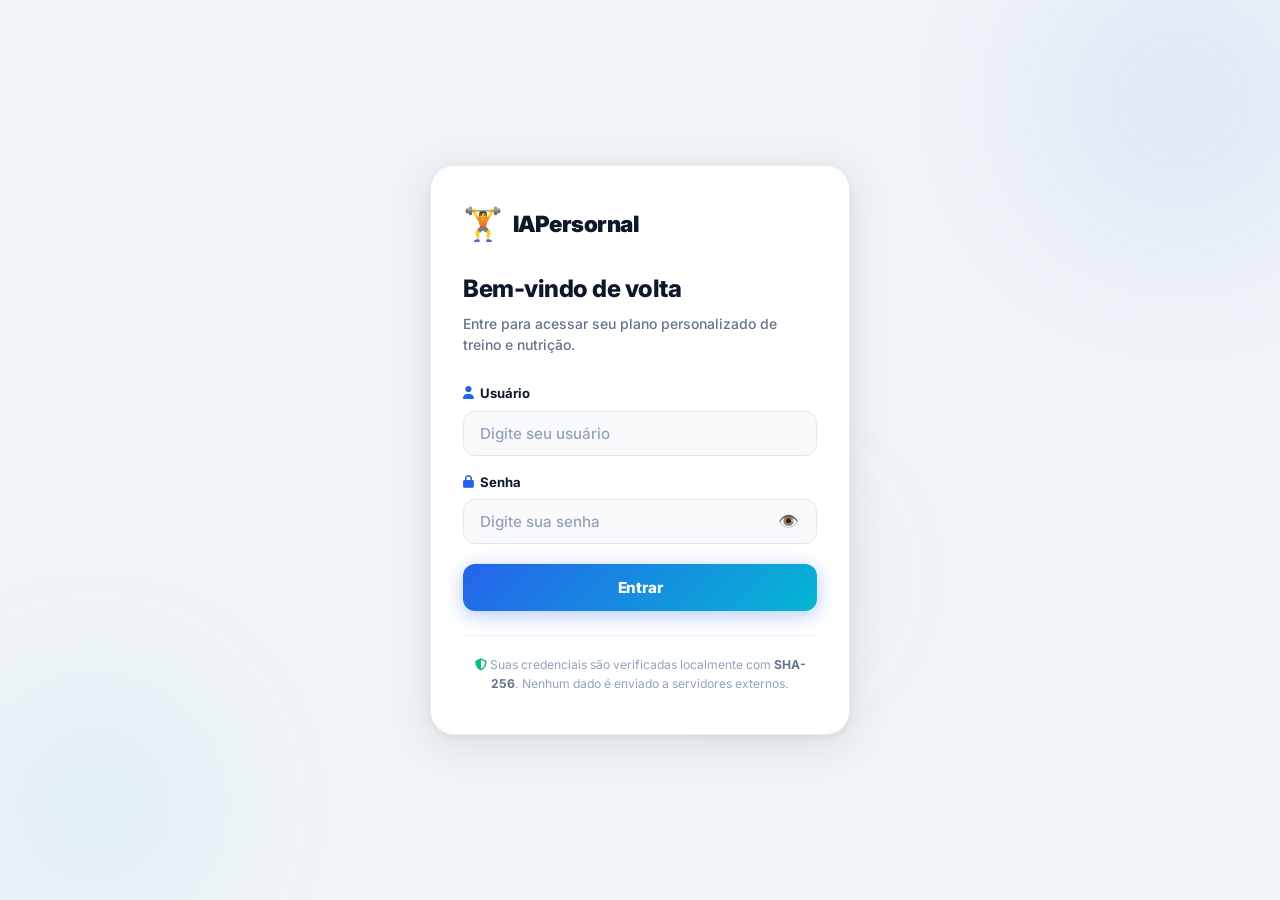
==== commit 4dc405ca: "feat: redesign completo v3.0 — Light Premium + Compartilhamento Social + Mobile-First ## Visual & De" ====
--- a/index.html
+++ b/index.html
@@ -2,10 +2,22 @@
 <html lang="pt-BR">
 <head>
   <meta charset="UTF-8" />
-  <meta name="viewport" content="width=device-width, initial-scale=1.0" />
-  <title>Meu Plano de Treino | IAPersornal</title>
-  <meta name="description" content="Plano de treino personalizado por IA para hipertrofia muscular — IAPersornal." />
+  <meta name="viewport" content="width=device-width, initial-scale=1.0, viewport-fit=cover" />
+  <title>Meu Treino | IAPersornal</title>
+  <meta name="description" content="Plano de treino ABC personalizado por IA — Hipertrofia Muscular · IAPersornal." />
+  <meta name="theme-color" content="#2563EB" />
+
+  <!-- Open Graph -->
+  <meta property="og:title" content="Meu Treino | IAPersornal" />
+  <meta property="og:description" content="Personal Trainer IA — Split ABC para Hipertrofia Muscular." />
+  <meta property="og:type" content="website" />
+
+  <link rel="manifest" href="manifest.json" />
+
+  <!-- Icons -->
   <link rel="stylesheet" href="https://cdnjs.cloudflare.com/ajax/libs/font-awesome/6.5.0/css/all.min.css" crossorigin="anonymous" />
+
+  <!-- Styles -->
   <link rel="stylesheet" href="css/style.css" />
 </head>
 <body>
@@ -24,10 +36,10 @@
   <!-- ── MAIN ── -->
   <main class="container page-main">
 
-    <!-- Título -->
+    <!-- Cabeçalho -->
     <div class="page-header">
-      <h1 class="page-title">MEU PLANO DE TREINO</h1>
-      <p class="page-subtitle">Personal Trainer IA — Hipertrofia Muscular · Seg a Sex</p>
+      <h1 class="page-title">Meu <span class="gradient-text">Treino</span></h1>
+      <p class="page-subtitle">Personal Trainer IA — Split ABC · Hipertrofia · Seg a Sex</p>
     </div>
 
     <!-- Progresso de peso -->
@@ -50,11 +62,11 @@
         </div>
       </div>
       <div class="progress-bar-container">
-        <span class="progress-label">Início</span>
+        <span class="progress-label">55 kg</span>
         <div class="progress-bar">
           <div class="progress-fill" id="weight-fill" style="width:0%"></div>
         </div>
-        <span class="progress-label">Meta</span>
+        <span class="progress-label">65 kg</span>
       </div>
       <div class="progress-percent" id="weight-percent">Carregando...</div>
     </div>
@@ -68,18 +80,28 @@
 
     <!-- Seletor de dias -->
     <div class="day-selector">
-      <button class="day-btn active" data-day="segunda">SEG</button>
-      <button class="day-btn"        data-day="terca">TER</button>
-      <button class="day-btn"        data-day="quarta">QUA</button>
-      <button class="day-btn"        data-day="quinta">QUI</button>
-      <button class="day-btn"        data-day="sexta">SEX</button>
+      <button class="day-btn active" data-day="segunda">SEG·A</button>
+      <button class="day-btn"        data-day="terca">TER·B</button>
+      <button class="day-btn"        data-day="quarta">QUA·C</button>
+      <button class="day-btn"        data-day="quinta">QUI·A</button>
+      <button class="day-btn"        data-day="sexta">SEX·B</button>
       <button class="day-btn rest"   data-day="sabado">SÁB 🧘</button>
       <button class="day-btn rest"   data-day="domingo">DOM 🧘</button>
     </div>
 
+    <!-- Barra de progresso do treino -->
+    <div class="workout-progress" id="workout-progress" style="display:none">
+      <div class="workout-progress__bar">
+        <div class="workout-progress__fill" id="workout-progress-fill"></div>
+      </div>
+      <span class="workout-progress__text" id="workout-progress-text">0 / 0 exercícios</span>
+      <span class="workout-progress__pct" id="workout-progress-pct">0%</span>
+    </div>
+
     <!-- Banner de conclusão -->
-    <div class="completion-banner" id="completion-banner">
-      💪🔥 Treino Concluído! Você arrasou hoje! Descanse bem e volte mais forte!
+    <div class="completion-banner" id="completion-banner" onclick="openShareModal(window._currentWorkoutShare)">
+      💪🔥 Treino Concluído! Você arrasou!
+      <span class="share-hint">Toque para compartilhar seu resultado →</span>
     </div>
 
     <!-- Painéis de exercícios -->
@@ -87,7 +109,9 @@
 
     <!-- Botão de reset -->
     <div class="reset-area">
-      <button class="btn-secondary" onclick="resetDay()">🔄 Reiniciar treino do dia</button>
+      <button class="btn-secondary" onclick="resetDay()">
+        <i class="fa-solid fa-rotate-right"></i> Reiniciar treino do dia
+      </button>
     </div>
 
   </main>
@@ -98,6 +122,28 @@
       🏋️ IAPersornal &copy; 2025 — Feito com ❤️ e IA
     </div>
   </footer>
+
+  <!-- ── BOTTOM NAVIGATION (mobile) ── -->
+  <nav class="bottom-nav">
+    <div class="bottom-nav__inner">
+      <a href="index.html" class="bottom-nav__item active">
+        <i class="fa-solid fa-dumbbell"></i>
+        <span>Treino</span>
+      </a>
+      <a href="dieta.html" class="bottom-nav__item">
+        <i class="fa-solid fa-utensils"></i>
+        <span>Dieta</span>
+      </a>
+      <button class="bottom-nav__item" onclick="openShareModal(window._currentWorkoutShare || {})">
+        <i class="fa-solid fa-share-nodes"></i>
+        <span>Compartilhar</span>
+      </button>
+      <button class="bottom-nav__item" onclick="logout()">
+        <i class="fa-solid fa-arrow-right-from-bracket"></i>
+        <span>Sair</span>
+      </button>
+    </div>
+  </nav>
 
   <!-- ── CRONÔMETRO DE DESCANSO (flutuante) ── -->
   <div class="rest-timer-widget" id="rest-timer">
@@ -114,7 +160,7 @@
     </div>
     <div class="rtw__presets">
       <button class="rtw__preset" data-secs="60"  onclick="setRestTime(60)">1 min</button>
-      <button class="rtw__preset active" data-secs="90"  onclick="setRestTime(90)">1:30</button>
+      <button class="rtw__preset active" data-secs="90" onclick="setRestTime(90)">1:30</button>
       <button class="rtw__preset" data-secs="120" onclick="setRestTime(120)">2 min</button>
       <button class="rtw__preset" data-secs="180" onclick="setRestTime(180)">3 min</button>
     </div>
@@ -123,13 +169,47 @@
         <i class="fa-solid fa-play"></i> Iniciar
       </button>
       <button class="rtw__btn-reset" onclick="resetRestTimer()">
-        <i class="fa-solid fa-rotate-right"></i> Zerar
-      </button>
+        <i class="fa-solid fa-rotate-right"></i>
+      </button>
+    </div>
+  </div>
+
+  <!-- ── SHARE MODAL ── -->
+  <div class="share-modal" id="share-modal">
+    <div class="share-modal__overlay" onclick="closeShareModal()"></div>
+    <div class="share-modal__sheet">
+      <div class="share-modal__handle"></div>
+      <div class="share-modal__title">🏆 Compartilhar Treino</div>
+      <div class="share-modal__subtitle">Mostre seu progresso para o mundo!</div>
+
+      <!-- Preview do card gerado pelo Canvas -->
+      <div class="share-canvas-wrap" id="share-canvas-wrap">
+        <!-- Canvas injetado via JS -->
+      </div>
+
+      <div class="share-buttons">
+        <button class="share-btn share-btn--whatsapp" onclick="shareWhatsApp()">
+          <i class="fa-brands fa-whatsapp"></i> WhatsApp
+        </button>
+        <button class="share-btn share-btn--telegram" onclick="shareTelegram()">
+          <i class="fa-brands fa-telegram"></i> Telegram
+        </button>
+        <button class="share-btn share-btn--download" onclick="downloadCard()">
+          <i class="fa-solid fa-download"></i> Salvar Imagem
+        </button>
+        <button class="share-btn share-btn--instagram" onclick="downloadCard()">
+          <i class="fa-brands fa-instagram"></i> Instagram
+        </button>
+        <button class="share-btn share-btn--native" onclick="shareNative()">
+          <i class="fa-solid fa-share-nodes"></i> Compartilhar via…
+        </button>
+      </div>
     </div>
   </div>
 
   <script src="js/auth.js"></script>
   <script src="js/timer.js"></script>
+  <script src="js/share.js"></script>
   <script src="js/main.js"></script>
 </body>
 </html>
--- a/css/style.css
+++ b/css/style.css
@@ -1,262 +1,312 @@
 /* ============================================================
-   IAPersornal — CSS Global
-   Design Profissional | Glassmorphism | Tema por usuário
-   Wesley = Laranja/Ouro | Barbara = Roxo/Rosa
-   Fontes: Bebas Neue (títulos) + Nunito (corpo)
+   IAPersornal — Design System v3.0
+   Tema: Light Premium | Mobile-First
+   Inspirado em: Apple · Notion · Stripe · Nike Training Club
+   Fonte: Inter (Google Fonts)
    ============================================================ */
 
-@import url('https://fonts.googleapis.com/css2?family=Bebas+Neue&family=Nunito:ital,wght@0,400;0,600;0,700;0,800;0,900;1,700&display=swap');
-
-/* ════════════════════════════════════════════════
-   VARIÁVEIS GLOBAIS — Tema Padrão (Wesley / Laranja)
+@import url('https://fonts.googleapis.com/css2?family=Inter:wght@400;500;600;700;800;900&display=swap');
+
+/* ════════════════════════════════════════════════
+   TOKENS GLOBAIS — Wesley (Azul Sofisticado)
    ════════════════════════════════════════════════ */
 :root {
+  /* Fundo */
+  --bg:          #F0F4F8;
+  --bg-alt:      #E8EDF2;
+
   /* Superfícies */
-  --bg:          #0d0d10;
-  --bg-mesh:     radial-gradient(ellipse at 20% 20%, rgba(255,107,0,.08) 0%, transparent 50%),
-                 radial-gradient(ellipse at 80% 80%, rgba(255,215,0,.05) 0%, transparent 50%);
-  --surface:     rgba(255,255,255,0.04);
-  --surface-2:   rgba(255,255,255,0.08);
-  --surface-3:   rgba(255,255,255,0.12);
-  --glass:       rgba(255,255,255,0.05);
-  --border:      rgba(255,255,255,0.10);
-  --border-2:    rgba(255,255,255,0.16);
+  --surface:     #FFFFFF;
+  --surface-2:   #F8FAFC;
+  --surface-3:   #F1F5F9;
+
+  /* Bordas */
+  --border:      rgba(0,0,0,0.07);
+  --border-2:    rgba(0,0,0,0.12);
 
   /* Texto */
-  --text:        #f0f0f5;
-  --text-muted:  #8a8a9e;
-  --text-dim:    #555566;
-
-  /* Tema laranja (Wesley) */
-  --accent:          #FF6B00;
-  --accent-alt:      #FFD700;
-  --accent-soft:     rgba(255,107,0,.15);
-  --accent-glow:     rgba(255,107,0,.35);
-  --accent-gradient: linear-gradient(135deg, #FF6B00 0%, #FFD700 100%);
-  --accent-glow-btn: 0 4px 20px rgba(255,107,0,.55), 0 0 0 0px rgba(255,107,0,0);
+  --text:        #0F172A;
+  --text-muted:  #64748B;
+  --text-dim:    #94A3B8;
+
+  /* Acento — Azul (Wesley) */
+  --accent:          #2563EB;
+  --accent-alt:      #06B6D4;
+  --accent-soft:     #EFF6FF;
+  --accent-glow:     rgba(37,99,235,0.18);
+  --accent-gradient: linear-gradient(135deg, #2563EB 0%, #06B6D4 100%);
+  --accent-glow-btn: 0 4px 24px rgba(37,99,235,0.35);
+  --accent-dark:     #1D4ED8;
 
   /* Status */
-  --success:     #06D6A0;
-  --success-bg:  rgba(6,214,160,.12);
-  --blue:        #3A86FF;
-  --blue-bg:     rgba(58,134,255,.12);
-  --danger:      #FF4444;
+  --success:     #10B981;
+  --success-bg:  #ECFDF5;
+  --danger:      #EF4444;
+  --danger-bg:   #FEF2F2;
+  --warning:     #F59E0B;
+  --warning-bg:  #FFFBEB;
+
+  /* Sombras (light mode) */
+  --shadow-xs:  0 1px 2px rgba(0,0,0,0.05);
+  --shadow-sm:  0 1px 3px rgba(0,0,0,0.08), 0 2px 8px rgba(0,0,0,0.04);
+  --shadow:     0 4px 16px rgba(0,0,0,0.08), 0 1px 4px rgba(0,0,0,0.04);
+  --shadow-lg:  0 12px 40px rgba(0,0,0,0.12), 0 4px 12px rgba(0,0,0,0.06);
+  --shadow-xl:  0 24px 64px rgba(0,0,0,0.14), 0 8px 24px rgba(0,0,0,0.08);
 
   /* Layout */
-  --radius-sm:   8px;
-  --radius:      14px;
-  --radius-lg:   20px;
-  --radius-xl:   28px;
-  --shadow-sm:   0 2px 12px rgba(0,0,0,.4);
-  --shadow:      0 8px 32px rgba(0,0,0,.5);
-  --shadow-lg:   0 16px 56px rgba(0,0,0,.6);
-  --transition:  all .26s cubic-bezier(.4,0,.2,1);
+  --radius-xs:  6px;
+  --radius-sm:  10px;
+  --radius:     14px;
+  --radius-lg:  18px;
+  --radius-xl:  24px;
+  --radius-2xl: 32px;
+
+  /* Transições */
+  --transition: all .22s cubic-bezier(0.4, 0, 0.2, 1);
+  --transition-spring: all .35s cubic-bezier(0.175, 0.885, 0.32, 1.275);
+
+  /* Navbar */
+  --navbar-h: 60px;
 }
 
 /* ── Barbara: Roxo / Rosa ── */
 body[data-user="barbara"] {
-  --accent:          #8B5CF6;
+  --accent:          #7C3AED;
   --accent-alt:      #EC4899;
-  --accent-soft:     rgba(139,92,246,.15);
-  --accent-glow:     rgba(139,92,246,.35);
-  --accent-gradient: linear-gradient(135deg, #8B5CF6 0%, #EC4899 100%);
-  --accent-glow-btn: 0 4px 20px rgba(139,92,246,.55), 0 0 0 0px rgba(139,92,246,0);
-  --bg-mesh:         radial-gradient(ellipse at 20% 20%, rgba(139,92,246,.1) 0%, transparent 50%),
-                     radial-gradient(ellipse at 80% 80%, rgba(236,72,153,.07) 0%, transparent 50%);
+  --accent-soft:     #F5F3FF;
+  --accent-glow:     rgba(124,58,237,0.18);
+  --accent-gradient: linear-gradient(135deg, #7C3AED 0%, #EC4899 100%);
+  --accent-glow-btn: 0 4px 24px rgba(124,58,237,0.35);
+  --accent-dark:     #6D28D9;
 }
 
 /* ════════════════════════════════════════════════
    RESET & BASE
    ════════════════════════════════════════════════ */
-*, *::before, *::after { box-sizing: border-box; margin: 0; padding: 0; }
+*, *::before, *::after {
+  box-sizing: border-box;
+  margin: 0;
+  padding: 0;
+}
 
 html {
   scroll-behavior: smooth;
   font-size: 16px;
   -webkit-font-smoothing: antialiased;
   -moz-osx-font-smoothing: grayscale;
+  -webkit-tap-highlight-color: transparent;
 }
 
 body {
-  background-color: var(--bg);
-  background-image: var(--bg-mesh);
-  background-attachment: fixed;
+  font-family: 'Inter', -apple-system, BlinkMacSystemFont, 'Segoe UI', sans-serif;
+  background: var(--bg);
   color: var(--text);
-  font-family: 'Nunito', sans-serif;
   min-height: 100vh;
   line-height: 1.6;
-}
-
-a { color: var(--accent); text-decoration: none; transition: var(--transition); }
-a:hover { opacity: .85; }
+  overflow-x: hidden;
+}
+
 img { max-width: 100%; display: block; }
-button { font-family: inherit; cursor: pointer; border: none; outline: none; }
+button { cursor: pointer; font-family: inherit; border: none; background: none; }
+a { text-decoration: none; color: inherit; }
 input, select { font-family: inherit; }
-::selection { background: var(--accent-soft); color: var(--text); }
-
-/* ════════════════════════════════════════════════
-   LAYOUT
-   ════════════════════════════════════════════════ */
-.container {
-  max-width: 1080px;
-  margin: 0 auto;
-  padding: 0 1.25rem;
-}
-
-.page-main {
-  padding-top: 80px;
-  padding-bottom: 5rem;
-}
-
-/* ════════════════════════════════════════════════
-   NAVBAR
-   ════════════════════════════════════════════════ */
-.navbar {
-  position: fixed;
-  top: 0; left: 0; right: 0;
-  z-index: 200;
-  background: rgba(13,13,16,.85);
-  backdrop-filter: blur(20px) saturate(1.4);
-  -webkit-backdrop-filter: blur(20px) saturate(1.4);
-  border-bottom: 1px solid var(--border);
-}
-
-.nav-inner {
-  display: flex;
-  align-items: center;
-  justify-content: space-between;
-  height: 62px;
-  gap: 1rem;
-}
-
-.nav-logo {
-  font-family: 'Bebas Neue', sans-serif;
-  font-size: 1.55rem;
-  letter-spacing: 2px;
+
+/* ════════════════════════════════════════════════
+   TIPOGRAFIA
+   ════════════════════════════════════════════════ */
+.t-hero    { font-size: clamp(2rem, 5vw, 3.5rem); font-weight: 900; line-height: 1.1; letter-spacing: -1.5px; }
+.t-title   { font-size: clamp(1.4rem, 3vw, 2rem); font-weight: 800; line-height: 1.2; letter-spacing: -0.5px; }
+.t-heading { font-size: 1.15rem; font-weight: 700; line-height: 1.4; }
+.t-body    { font-size: 0.95rem; font-weight: 400; line-height: 1.6; }
+.t-small   { font-size: 0.82rem; font-weight: 500; line-height: 1.5; }
+.t-caption { font-size: 0.73rem; font-weight: 600; letter-spacing: 0.6px; color: var(--text-muted); }
+
+.gradient-text {
   background: var(--accent-gradient);
   -webkit-background-clip: text;
   -webkit-text-fill-color: transparent;
   background-clip: text;
-  flex-shrink: 0;
+}
+
+/* ════════════════════════════════════════════════
+   LAYOUT
+   ════════════════════════════════════════════════ */
+.container {
+  max-width: 1120px;
+  margin: 0 auto;
+  padding: 0 1.25rem;
+}
+
+.page-main {
+  padding-top: calc(var(--navbar-h) + 1.5rem);
+  padding-bottom: 6rem;
+  min-height: 100vh;
+}
+
+/* ════════════════════════════════════════════════
+   NAVBAR
+   ════════════════════════════════════════════════ */
+.navbar {
+  position: fixed;
+  top: 0;
+  left: 0;
+  right: 0;
+  height: var(--navbar-h);
+  background: rgba(255,255,255,0.85);
+  backdrop-filter: blur(20px);
+  -webkit-backdrop-filter: blur(20px);
+  border-bottom: 1px solid var(--border);
+  z-index: 200;
+  box-shadow: var(--shadow-xs);
+}
+
+.nav-inner {
+  height: 100%;
+  display: flex;
+  align-items: center;
+  justify-content: space-between;
+}
+
+.nav-logo {
+  font-size: 1.1rem;
+  font-weight: 800;
+  color: var(--text);
+  letter-spacing: -0.3px;
+  display: flex;
+  align-items: center;
+  gap: 0.4rem;
 }
 
 .nav-links {
   display: flex;
   align-items: center;
-  gap: .4rem;
+  gap: 0.25rem;
 }
 
 .nav-links a {
-  padding: .4rem 1rem;
-  border-radius: 10px;
-  color: var(--text-muted);
-  font-weight: 700;
-  font-size: .88rem;
-  letter-spacing: .4px;
+  padding: 0.4rem 0.9rem;
+  border-radius: var(--radius-sm);
+  font-size: 0.875rem;
+  font-weight: 600;
+  color: var(--text-muted);
   transition: var(--transition);
 }
-.nav-links a:hover { color: var(--accent); background: var(--accent-soft); }
-.nav-links a.active {
+
+.nav-links a:hover { background: var(--surface-3); color: var(--text); }
+.nav-links a.active { background: var(--accent-soft); color: var(--accent); }
+
+.nav-user-greeting {
+  display: flex;
+  align-items: center;
+  gap: 0.4rem;
+  font-size: 0.82rem;
+  font-weight: 600;
+  color: var(--text-muted);
+  padding: 0.35rem 0.75rem;
+  background: var(--surface-3);
+  border-radius: 99px;
+}
+
+.btn-logout {
+  padding: 0.38rem 0.9rem;
+  border-radius: var(--radius-sm);
+  font-size: 0.82rem;
+  font-weight: 600;
+  color: var(--danger);
+  background: var(--danger-bg);
+  transition: var(--transition);
+  display: flex;
+  align-items: center;
+  gap: 0.3rem;
+}
+.btn-logout:hover { background: #FEE2E2; }
+
+/* ════════════════════════════════════════════════
+   BOTTOM NAVIGATION (mobile)
+   ════════════════════════════════════════════════ */
+.bottom-nav {
+  display: none;
+  position: fixed;
+  bottom: 0;
+  left: 0;
+  right: 0;
+  background: rgba(255,255,255,0.96);
+  backdrop-filter: blur(20px);
+  -webkit-backdrop-filter: blur(20px);
+  border-top: 1px solid var(--border);
+  z-index: 200;
+  padding-bottom: env(safe-area-inset-bottom, 0px);
+}
+
+.bottom-nav__inner {
+  display: grid;
+  grid-template-columns: repeat(4, 1fr);
+  height: 60px;
+}
+
+.bottom-nav__item {
+  display: flex;
+  flex-direction: column;
+  align-items: center;
+  justify-content: center;
+  gap: 3px;
+  padding: 0.5rem;
+  font-size: 0.64rem;
+  font-weight: 600;
+  color: var(--text-dim);
+  transition: var(--transition);
+  background: none;
+  border: none;
+  cursor: pointer;
+  text-decoration: none;
+}
+
+.bottom-nav__item i { font-size: 1.2rem; transition: var(--transition); }
+.bottom-nav__item:hover, .bottom-nav__item.active {
   color: var(--accent);
-  background: var(--accent-soft);
-}
-
-.nav-user-greeting {
-  font-size: .82rem;
-  font-weight: 700;
-  color: var(--text-muted);
-  padding: .35rem .9rem;
-  border-radius: 99px;
-  background: var(--surface-2);
-  border: 1px solid var(--border);
-  display: flex;
-  align-items: center;
-  gap: .4rem;
-  white-space: nowrap;
-}
-.nav-user-greeting i { color: var(--accent); }
-
-.btn-logout {
-  background: transparent;
-  border: 1px solid var(--border);
-  color: var(--text-muted);
-  font-size: .82rem;
-  font-weight: 700;
-  padding: .35rem .9rem;
-  border-radius: 10px;
-  display: flex;
-  align-items: center;
-  gap: .35rem;
-  transition: var(--transition);
-  white-space: nowrap;
-}
-.btn-logout:hover {
-  color: var(--danger);
-  border-color: var(--danger);
-  background: rgba(255,68,68,.08);
-}
+}
+.bottom-nav__item.active i { transform: scale(1.15); }
 
 /* ════════════════════════════════════════════════
    PAGE HEADER
    ════════════════════════════════════════════════ */
 .page-header {
-  text-align: center;
-  padding: 2.5rem 0 2rem;
-  position: relative;
-}
-
-.page-header::before {
-  content: '';
-  position: absolute;
-  inset: 0;
-  background: radial-gradient(ellipse at 50% 0%, var(--accent-soft) 0%, transparent 70%);
-  pointer-events: none;
+  margin-bottom: 1.75rem;
+  display: flex;
+  flex-direction: column;
+  gap: 0.4rem;
 }
 
 .page-title {
-  font-family: 'Bebas Neue', sans-serif;
-  font-size: clamp(2.6rem, 9vw, 5.5rem);
-  letter-spacing: 3px;
-  line-height: 1;
+  font-size: clamp(1.6rem, 4vw, 2.4rem);
+  font-weight: 900;
+  letter-spacing: -1px;
+  color: var(--text);
+  line-height: 1.1;
+}
+
+.page-title span.gradient-text {
   background: var(--accent-gradient);
   -webkit-background-clip: text;
   -webkit-text-fill-color: transparent;
   background-clip: text;
-  position: relative;
 }
 
 .page-subtitle {
-  color: var(--text-muted);
-  font-size: .95rem;
-  font-weight: 700;
-  margin-top: .65rem;
-  letter-spacing: 2px;
-  text-transform: uppercase;
-}
-
-/* ════════════════════════════════════════════════
-   GLASS CARD BASE (reutilizável)
-   ════════════════════════════════════════════════ */
-.glass-card {
-  background: var(--glass);
-  backdrop-filter: blur(16px);
-  -webkit-backdrop-filter: blur(16px);
+  font-size: 0.9rem;
+  color: var(--text-muted);
+  font-weight: 500;
+}
+
+/* ════════════════════════════════════════════════
+   WEIGHT PROGRESS CARD
+   ════════════════════════════════════════════════ */
+.weight-progress-card {
+  background: var(--surface);
   border: 1px solid var(--border);
   border-radius: var(--radius-lg);
-  box-shadow: var(--shadow);
-}
-
-/* ════════════════════════════════════════════════
-   WEIGHT PROGRESS CARD
-   ════════════════════════════════════════════════ */
-.weight-progress-card {
-  background: var(--glass);
-  backdrop-filter: blur(16px);
-  -webkit-backdrop-filter: blur(16px);
-  border: 1px solid var(--border);
-  border-radius: var(--radius-lg);
-  padding: 1.4rem 1.6rem;
-  margin-bottom: 1.2rem;
+  padding: 1.1rem 1.25rem;
+  margin-bottom: 1rem;
   box-shadow: var(--shadow-sm);
 }
 
@@ -264,82 +314,90 @@
   display: flex;
   align-items: center;
   justify-content: space-between;
-  margin-bottom: .9rem;
   flex-wrap: wrap;
-  gap: .75rem;
+  gap: 0.75rem;
+  margin-bottom: 0.9rem;
 }
 
 .weight-progress-label {
-  font-weight: 800;
-  font-size: .95rem;
-  display: flex;
-  align-items: center;
-  gap: .5rem;
-}
-.weight-progress-label i { color: var(--accent-alt); }
+  font-size: 0.85rem;
+  font-weight: 700;
+  color: var(--text);
+  display: flex;
+  align-items: center;
+  gap: 0.4rem;
+}
+
+.weight-progress-label i { color: var(--accent); }
 
 .weight-inputs {
   display: flex;
-  align-items: center;
-  gap: .6rem;
-}
+  gap: 1rem;
+  flex-wrap: wrap;
+}
+
 .weight-inputs label {
-  display: flex;
-  align-items: center;
-  gap: .4rem;
-  font-size: .88rem;
-  color: var(--text-muted);
+  font-size: 0.8rem;
+  font-weight: 600;
+  color: var(--text-muted);
+  display: flex;
+  align-items: center;
+  gap: 0.4rem;
+}
+
+.weight-inputs input[type="number"] {
+  width: 72px;
+  padding: 0.28rem 0.5rem;
+  border: 1px solid var(--border-2);
+  border-radius: var(--radius-xs);
+  font-size: 0.85rem;
   font-weight: 700;
-}
-.weight-inputs input {
-  width: 62px;
+  color: var(--text);
   background: var(--surface-2);
-  border: 1px solid var(--border-2);
-  border-radius: var(--radius-sm);
-  color: var(--text);
-  padding: .28rem .55rem;
-  font-size: .9rem;
   text-align: center;
   transition: var(--transition);
 }
-.weight-inputs input:focus {
+
+.weight-inputs input[type="number"]:focus {
   outline: none;
   border-color: var(--accent);
-  box-shadow: 0 0 0 3px var(--accent-soft);
+  box-shadow: 0 0 0 3px var(--accent-glow);
 }
 
 .progress-bar-container {
   display: flex;
   align-items: center;
-  gap: .75rem;
-  margin-bottom: .45rem;
-}
+  gap: 0.6rem;
+}
+
 .progress-label {
-  font-size: .78rem;
-  font-weight: 800;
-  color: var(--text-muted);
+  font-size: 0.75rem;
+  font-weight: 600;
+  color: var(--text-dim);
   white-space: nowrap;
-  letter-spacing: .5px;
-}
+}
+
 .progress-bar {
   flex: 1;
-  height: 10px;
-  background: var(--surface-2);
+  height: 8px;
+  background: var(--surface-3);
   border-radius: 99px;
   overflow: hidden;
 }
+
 .progress-fill {
   height: 100%;
   background: var(--accent-gradient);
   border-radius: 99px;
-  transition: width .6s cubic-bezier(.4,0,.2,1);
-  box-shadow: 0 0 8px var(--accent-glow);
-}
+  transition: width 0.6s cubic-bezier(0.4, 0, 0.2, 1);
+  min-width: 0;
+}
+
 .progress-percent {
-  font-size: .82rem;
-  color: var(--text-muted);
-  text-align: center;
-  font-weight: 700;
+  margin-top: 0.5rem;
+  font-size: 0.8rem;
+  font-weight: 600;
+  color: var(--text-muted);
 }
 
 /* ════════════════════════════════════════════════
@@ -348,77 +406,135 @@
 .weekly-counter {
   display: flex;
   align-items: center;
-  gap: .85rem;
-  background: var(--glass);
-  backdrop-filter: blur(12px);
+  gap: 0.6rem;
+  padding: 0.75rem 1rem;
+  background: var(--surface);
   border: 1px solid var(--border);
   border-radius: var(--radius);
-  padding: 1rem 1.3rem;
-  margin-bottom: 1.25rem;
+  margin-bottom: 1rem;
+  box-shadow: var(--shadow-xs);
+  flex-wrap: wrap;
+}
+
+.weekly-counter i {
+  font-size: 1rem;
+  color: var(--accent);
+  flex-shrink: 0;
+}
+
+.weekly-counter span {
+  font-size: 0.875rem;
+  font-weight: 600;
+  color: var(--text-muted);
+  flex: 1;
+}
+
+.btn-reset-week {
+  padding: 0.3rem 0.7rem;
+  background: var(--surface-3);
+  border-radius: var(--radius-xs);
+  font-size: 0.75rem;
+  font-weight: 600;
+  color: var(--text-muted);
+  transition: var(--transition);
+}
+.btn-reset-week:hover { background: var(--border); color: var(--text); }
+
+/* ════════════════════════════════════════════════
+   DAY SELECTOR
+   ════════════════════════════════════════════════ */
+.day-selector {
+  display: flex;
+  gap: 0.4rem;
+  overflow-x: auto;
+  padding-bottom: 0.35rem;
+  margin-bottom: 1rem;
+  scrollbar-width: none;
+  -ms-overflow-style: none;
+}
+.day-selector::-webkit-scrollbar { display: none; }
+
+.day-btn {
+  flex-shrink: 0;
+  padding: 0.55rem 1rem;
+  border: 1.5px solid var(--border-2);
+  border-radius: var(--radius-sm);
+  font-size: 0.78rem;
   font-weight: 700;
-  font-size: .92rem;
-  flex-wrap: wrap;
-  box-shadow: var(--shadow-sm);
-}
-.weekly-counter i { color: var(--accent-alt); font-size: 1.1rem; }
-.weekly-counter span { flex: 1; }
-
-.btn-reset-week {
-  background: var(--surface-2);
-  border: 1px solid var(--border);
-  color: var(--text-muted);
-  font-size: .78rem;
-  font-weight: 700;
-  padding: .3rem .85rem;
-  border-radius: var(--radius-sm);
+  letter-spacing: 0.8px;
+  color: var(--text-muted);
+  background: var(--surface);
   transition: var(--transition);
-}
-.btn-reset-week:hover { color: var(--accent); border-color: var(--accent); }
-
-/* ════════════════════════════════════════════════
-   DAY SELECTOR
-   ════════════════════════════════════════════════ */
-.day-selector {
-  display: flex;
-  gap: .45rem;
-  flex-wrap: wrap;
-  justify-content: center;
-  margin-bottom: 1.5rem;
-}
-
-.day-btn {
-  background: var(--surface);
-  border: 1.5px solid var(--border);
-  color: var(--text-muted);
-  font-family: 'Bebas Neue', sans-serif;
-  font-size: 1rem;
-  letter-spacing: 1.5px;
-  padding: .55rem 1.2rem;
-  border-radius: var(--radius-sm);
-  transition: var(--transition);
-  position: relative;
-  overflow: hidden;
-}
-.day-btn::before {
-  content: '';
-  position: absolute;
-  inset: 0;
-  background: var(--accent-gradient);
-  opacity: 0;
-  transition: opacity .22s ease;
-}
-.day-btn:hover { border-color: var(--accent); color: var(--accent); }
+  white-space: nowrap;
+  box-shadow: var(--shadow-xs);
+}
+
+.day-btn:hover {
+  border-color: var(--accent);
+  color: var(--accent);
+  background: var(--accent-soft);
+}
+
 .day-btn.active {
   background: var(--accent);
   border-color: transparent;
   color: #fff;
-  box-shadow: 0 4px 16px var(--accent-glow);
-}
-.day-btn.active::before { opacity: .15; }
+  box-shadow: var(--accent-glow-btn);
+}
+
+.day-btn.rest { color: var(--success); border-color: rgba(16,185,129,0.3); }
+.day-btn.rest:hover { background: var(--success-bg); border-color: var(--success); }
 .day-btn.rest.active {
   background: var(--success);
   border-color: transparent;
-  box-shadow: 0 4px 16px rgba(6,214,160,.35);
+  color: #fff;
+  box-shadow: 0 4px 20px rgba(16,185,129,0.35);
+}
+
+/* ════════════════════════════════════════════════
+   WORKOUT PROGRESS BAR
+   ════════════════════════════════════════════════ */
+.workout-progress {
+  display: flex;
+  align-items: center;
+  gap: 0.75rem;
+  background: var(--surface);
+  border: 1px solid var(--border);
+  border-radius: var(--radius);
+  padding: 0.7rem 1rem;
+  margin-bottom: 1.25rem;
+  box-shadow: var(--shadow-xs);
+}
+
+.workout-progress__bar {
+  flex: 1;
+  height: 8px;
+  background: var(--surface-3);
+  border-radius: 99px;
+  overflow: hidden;
+}
+
+.workout-progress__fill {
+  height: 100%;
+  background: var(--accent-gradient);
+  border-radius: 99px;
+  transition: width 0.5s cubic-bezier(0.4, 0, 0.2, 1);
+  width: 0%;
+}
+
+.workout-progress__text {
+  font-size: 0.8rem;
+  font-weight: 700;
+  color: var(--text-muted);
+  white-space: nowrap;
+}
+
+.workout-progress__pct {
+  font-size: 0.78rem;
+  font-weight: 800;
+  color: var(--accent);
+  min-width: 36px;
+  text-align: right;
 }
 
 /* ════════════════════════════════════════════════
@@ -427,17 +543,28 @@
 .completion-banner {
   display: none;
   background: var(--accent-gradient);
-  color: #000;
-  font-family: 'Bebas Neue', sans-serif;
-  font-size: 1.65rem;
-  letter-spacing: 1.5px;
+  color: #fff;
+  font-size: 1rem;
+  font-weight: 800;
+  letter-spacing: -0.2px;
   text-align: center;
-  padding: 1.1rem 1.5rem;
-  border-radius: var(--radius);
+  padding: 1rem 1.5rem;
+  border-radius: var(--radius-lg);
   margin-bottom: 1.5rem;
-  animation: popIn .45s cubic-bezier(.175,.885,.32,1.275);
-  box-shadow: 0 8px 32px var(--accent-glow);
-}
+  animation: popIn .45s cubic-bezier(0.175, 0.885, 0.32, 1.275);
+  box-shadow: var(--accent-glow-btn);
+  cursor: pointer;
+  user-select: none;
+}
+
+.completion-banner .share-hint {
+  display: block;
+  font-size: 0.78rem;
+  font-weight: 600;
+  margin-top: 0.35rem;
+  opacity: 0.85;
+}
+
 .completion-banner.show { display: block; }
 
 /* ════════════════════════════════════════════════
@@ -449,96 +576,124 @@
 .day-panel-header {
   display: flex;
   align-items: center;
+  gap: 0.6rem;
+  margin-bottom: 1.25rem;
+  flex-wrap: wrap;
+}
+
+.day-panel-title {
+  font-size: 1.3rem;
+  font-weight: 800;
+  letter-spacing: -0.5px;
+  color: var(--text);
+}
+
+.workout-label-badge {
+  display: inline-flex;
+  align-items: center;
+  font-size: 0.7rem;
+  font-weight: 800;
+  letter-spacing: 1.5px;
+  color: var(--accent);
+  background: var(--accent-soft);
+  border: 1.5px solid var(--accent);
+  padding: 0.2rem 0.65rem;
+  border-radius: 99px;
+}
+
+.focus-badge {
+  font-size: 0.7rem;
+  font-weight: 700;
+  letter-spacing: 1px;
+  padding: 0.22rem 0.7rem;
+  border-radius: 99px;
+  background: var(--surface-3);
+  color: var(--text-muted);
+  border: 1px solid var(--border-2);
+}
+
+.duration-badge {
+  display: inline-flex;
+  align-items: center;
+  gap: 0.3rem;
+  font-size: 0.72rem;
+  font-weight: 700;
+  color: var(--text-muted);
+  background: var(--surface-3);
+  border: 1px solid var(--border);
+  padding: 0.22rem 0.65rem;
+  border-radius: 99px;
+}
+.duration-badge i { color: var(--accent); font-size: 0.65rem; }
+
+/* ════════════════════════════════════════════════
+   EXERCISE GRID & CARDS
+   ════════════════════════════════════════════════ */
+.exercise-grid {
+  display: grid;
+  grid-template-columns: repeat(auto-fill, minmax(280px, 1fr));
   gap: 1rem;
   margin-bottom: 1.5rem;
-  flex-wrap: wrap;
-}
-.day-panel-title {
-  font-family: 'Bebas Neue', sans-serif;
-  font-size: 2rem;
-  letter-spacing: 1.5px;
-  background: var(--accent-gradient);
-  -webkit-background-clip: text;
-  -webkit-text-fill-color: transparent;
-  background-clip: text;
-}
-.focus-badge {
-  background: var(--accent-soft);
-  color: var(--accent);
-  border: 1px solid var(--accent);
-  font-size: .72rem;
-  font-weight: 800;
-  letter-spacing: 1.8px;
-  padding: .32rem .85rem;
-  border-radius: 99px;
-}
-
-/* ════════════════════════════════════════════════
-   EXERCISE GRID & CARDS
-   ════════════════════════════════════════════════ */
-.exercise-grid {
-  display: grid;
-  grid-template-columns: repeat(auto-fill, minmax(270px, 1fr));
-  gap: 1.25rem;
-  margin-bottom: 1.5rem;
 }
 
 .exercise-card {
-  background: var(--glass);
-  backdrop-filter: blur(16px);
-  -webkit-backdrop-filter: blur(16px);
+  background: var(--surface);
   border: 1px solid var(--border);
   border-radius: var(--radius-lg);
   overflow: hidden;
   box-shadow: var(--shadow-sm);
-  transition: var(--transition);
+  transition: transform .2s ease, box-shadow .2s ease;
+  display: flex;
+  flex-direction: column;
   opacity: 0;
-  transform: translateY(24px);
-  display: flex;
-  flex-direction: column;
-}
+  transform: translateY(16px);
+}
+
 .exercise-card.animate-in {
   opacity: 1;
   transform: translateY(0);
-}
+  transition: opacity .4s ease, transform .4s ease;
+}
+
 .exercise-card:hover {
-  border-color: var(--accent);
-  transform: translateY(-5px);
-  box-shadow: 0 12px 40px var(--accent-glow);
-}
+  transform: translateY(-3px);
+  box-shadow: var(--shadow);
+}
+
 .exercise-card.done {
+  background: var(--surface-2);
+  opacity: 0.72;
   border-color: var(--success);
-  opacity: .65;
-}
-.exercise-card.done:hover {
-  transform: none;
-  box-shadow: var(--shadow-sm);
-}
-.exercise-card.done .card-body { filter: grayscale(.35); }
-
-/* Color strip top */
+}
+
+.exercise-card.done .card-body {
+  position: relative;
+}
+
 .card-color-strip {
-  height: 3px;
+  height: 4px;
   background: var(--card-color, var(--accent));
-  box-shadow: 0 0 12px var(--card-color, var(--accent-glow));
-}
-
-/* ── Video Player ── */
+}
+
+/* ════════════════════════════════════════════════
+   CARD VIDEO
+   ════════════════════════════════════════════════ */
 .card-video {
   position: relative;
   aspect-ratio: 16/9;
+  background: var(--bg);
   overflow: hidden;
-  background: #000;
   cursor: pointer;
 }
+
 .card-video__thumb {
   width: 100%;
   height: 100%;
   object-fit: cover;
-  display: block;
-  transition: transform .4s ease;
-}
-.card-video:hover .card-video__thumb { transform: scale(1.06); }
+  transition: transform .3s ease;
+}
+
+.card-video:hover .card-video__thumb { transform: scale(1.04); }
 
 .card-video__overlay {
   position: absolute;
@@ -547,631 +702,294 @@
   flex-direction: column;
   align-items: center;
   justify-content: center;
-  gap: .55rem;
-  background: rgba(0,0,0,.42);
-  transition: background .22s ease;
-}
-.card-video:hover .card-video__overlay { background: rgba(0,0,0,.2); }
+  gap: 0.35rem;
+  background: rgba(0,0,0,0.28);
+  transition: background .2s ease;
+}
+
+.card-video:hover .card-video__overlay { background: rgba(0,0,0,0.4); }
+.card-video.playing .card-video__overlay { display: none; }
 
 .card-video__play-btn {
-  width: 54px;
-  height: 54px;
-  background: var(--accent-gradient);
+  width: 46px;
+  height: 46px;
+  background: rgba(255,255,255,0.95);
   border-radius: 50%;
   display: flex;
   align-items: center;
   justify-content: center;
-  box-shadow: 0 4px 24px var(--accent-glow);
-  transition: transform .22s ease, box-shadow .22s ease;
-}
-.card-video:hover .card-video__play-btn {
-  transform: scale(1.16);
-  box-shadow: 0 6px 32px var(--accent-glow);
-}
+  box-shadow: 0 4px 16px rgba(0,0,0,0.25);
+  transition: transform .2s ease;
+}
+
+.card-video:hover .card-video__play-btn { transform: scale(1.08); }
+
+.card-video__play-btn svg { fill: #0F172A; margin-left: 3px; }
+
 .card-video__label {
-  font-size: .68rem;
-  font-weight: 800;
-  color: #fff;
-  letter-spacing: 1.5px;
-  text-transform: uppercase;
-  text-shadow: 0 1px 6px rgba(0,0,0,.8);
-}
+  font-size: 0.72rem;
+  font-weight: 700;
+  color: rgba(255,255,255,0.92);
+  letter-spacing: 0.3px;
+}
+
 .card-video__iframe {
-  display: none;
   position: absolute;
   inset: 0;
   width: 100%;
   height: 100%;
   border: none;
 }
-.card-video.playing .card-video__thumb,
-.card-video.playing .card-video__overlay { display: none; }
-.card-video.playing .card-video__iframe  { display: block; }
-
-.card-video.thumb-error .card-video__thumb { display: none; }
-.card-video.thumb-error {
-  background: linear-gradient(135deg, var(--card-color, #FF6B00) 0%, #111 100%);
-}
-
-/* ── Card Body ── */
+
+.thumb-error .card-video__overlay { background: rgba(0,0,0,0.5); }
+.thumb-error .card-video__thumb { display: none; }
+
+/* ════════════════════════════════════════════════
+   CARD BODY
+   ════════════════════════════════════════════════ */
 .card-body {
-  padding: 1rem 1.1rem 1.15rem;
+  padding: 1rem;
+  display: flex;
+  flex-direction: column;
+  gap: 0.55rem;
   flex: 1;
-  display: flex;
-  flex-direction: column;
-  gap: .4rem;
+}
+
+.card-badges {
+  display: flex;
+  align-items: center;
+  gap: 0.4rem;
+  flex-wrap: wrap;
 }
 
 .card-muscle {
-  font-size: .68rem;
-  font-weight: 900;
-  letter-spacing: 1.5px;
+  font-size: 0.64rem;
+  font-weight: 800;
+  letter-spacing: 0.8px;
+  text-transform: uppercase;
   color: #fff;
   background: var(--card-color, var(--accent));
-  padding: .2rem .65rem;
+  padding: 0.18rem 0.55rem;
   border-radius: 99px;
-  display: inline-block;
-  align-self: flex-start;
-}
+  white-space: nowrap;
+}
+
+/* Technique badges */
+.technique-badge {
+  font-size: 0.62rem;
+  font-weight: 800;
+  letter-spacing: 0.8px;
+  padding: 0.18rem 0.55rem;
+  border-radius: 99px;
+  white-space: nowrap;
+}
+
+.technique--superset  { color: #2563EB; background: #EFF6FF; border: 1px solid rgba(37,99,235,0.3); }
+.technique--dropset   { color: #DC2626; background: #FEF2F2; border: 1px solid rgba(220,38,38,0.3); }
+.technique--restpause { color: #D97706; background: #FFFBEB; border: 1px solid rgba(217,119,6,0.3); }
+.technique--giantset  { color: #059669; background: #ECFDF5; border: 1px solid rgba(5,150,105,0.3); }
 
 .card-name {
+  font-size: 1rem;
+  font-weight: 700;
+  color: var(--text);
+  line-height: 1.35;
+  letter-spacing: -0.2px;
+}
+
+.card-sets {
+  display: inline-flex;
+  align-items: center;
+  gap: 0.35rem;
+  font-size: 1rem;
   font-weight: 800;
-  font-size: 1.02rem;
-  line-height: 1.3;
-}
-
-.card-sets {
-  font-family: 'Bebas Neue', sans-serif;
-  font-size: 1.22rem;
-  color: var(--accent-alt);
-  letter-spacing: .5px;
+  color: var(--accent);
+  letter-spacing: -0.2px;
 }
 
 .card-tip {
-  font-size: .8rem;
+  font-size: 0.82rem;
   color: var(--text-muted);
   line-height: 1.55;
-  flex: 1;
-}
-
-.card-check-area {
-  display: flex;
-  align-items: center;
-  gap: .5rem;
-  flex: 1;
-}
-
-.card-checkbox {
-  appearance: none;
-  -webkit-appearance: none;
-  width: 22px;
-  height: 22px;
-  border: 2px solid var(--border-2);
-  border-radius: 7px;
-  cursor: pointer;
-  transition: var(--transition);
-  position: relative;
-  flex-shrink: 0;
-  background: var(--surface-2);
-}
-.card-checkbox:hover { border-color: var(--success); }
-.card-checkbox:checked {
-  background: var(--success);
-  border-color: var(--success);
-  box-shadow: 0 0 0 3px var(--success-bg);
-}
-.card-checkbox:checked::after {
-  content: '✓';
-  position: absolute;
-  top: 50%; left: 50%;
-  transform: translate(-50%,-50%);
-  color: #000;
-  font-size: .82rem;
-  font-weight: 900;
-}
-.card-check-label {
-  font-size: .84rem;
-  font-weight: 700;
-  color: var(--text-muted);
-  cursor: pointer;
-}
-
-/* ════════════════════════════════════════════════
-   REST DAY CARD
-   ════════════════════════════════════════════════ */
-.rest-card {
-  background: var(--glass);
-  backdrop-filter: blur(16px);
-  border: 1px solid var(--success);
-  border-radius: var(--radius-xl);
-  padding: 3.5rem 2rem;
-  text-align: center;
-  box-shadow: 0 8px 48px rgba(6,214,160,.18);
-}
-.rest-card .rest-icon { font-size: 5rem; margin-bottom: 1rem; }
-.rest-card h2 {
-  font-family: 'Bebas Neue', sans-serif;
-  font-size: 2.6rem;
-  color: var(--success);
-  margin-bottom: .5rem;
-}
-.rest-card p { color: var(--text-muted); font-size: 1rem; line-height: 1.7; }
-.rest-card .motivational {
-  margin-top: 1.5rem;
-  background: var(--success-bg);
-  border: 1px solid rgba(6,214,160,.25);
-  border-radius: var(--radius);
-  padding: 1rem 1.25rem;
-  font-style: italic;
-  color: var(--success);
-  font-weight: 700;
-}
-
-/* ════════════════════════════════════════════════
-   RESET AREA
-   ════════════════════════════════════════════════ */
-.reset-area {
-  text-align: center;
-  margin-top: 1.25rem;
-}
-.btn-secondary {
-  background: var(--surface-2);
-  border: 1px solid var(--border);
-  color: var(--text-muted);
-  padding: .65rem 1.5rem;
-  border-radius: var(--radius-sm);
-  font-size: .9rem;
-  font-weight: 700;
-  transition: var(--transition);
-}
-.btn-secondary:hover { border-color: var(--accent); color: var(--accent); }
-
-/* ════════════════════════════════════════════════
-   SECTION TITLES
-   ════════════════════════════════════════════════ */
-.section-title {
-  font-family: 'Bebas Neue', sans-serif;
-  font-size: 1.9rem;
-  letter-spacing: 1.5px;
-  margin-bottom: 1.1rem;
-  display: flex;
-  align-items: center;
-  gap: .6rem;
-}
-.section-title span { color: var(--accent); }
-.section-title::after {
-  content: '';
-  flex: 1;
-  height: 2px;
-  background: var(--accent-gradient);
-  border-radius: 99px;
-  opacity: .3;
-  margin-left: .5rem;
-}
-
-/* ════════════════════════════════════════════════
-   DIET PAGE — GOAL CARD
-   ════════════════════════════════════════════════ */
-.goal-card {
-  background: var(--glass);
-  backdrop-filter: blur(16px);
-  border: 1px solid var(--border);
-  border-radius: var(--radius-lg);
-  padding: 1.5rem 1.6rem;
-  margin-bottom: 1.75rem;
-  box-shadow: var(--shadow-sm);
-  position: relative;
-  overflow: hidden;
-}
-.goal-card::before {
-  content: '';
-  position: absolute;
-  top: 0; right: 0;
-  width: 200px;
-  height: 200px;
-  background: radial-gradient(circle, var(--accent-soft) 0%, transparent 70%);
-  pointer-events: none;
-}
-.goal-card h3 {
-  font-family: 'Bebas Neue', sans-serif;
-  font-size: 1.6rem;
-  letter-spacing: 1.5px;
-  color: var(--accent-alt);
-  margin-bottom: 1.1rem;
-}
-.goal-meta {
-  display: grid;
-  grid-template-columns: repeat(auto-fit, minmax(110px, 1fr));
-  gap: .85rem;
-  margin-bottom: 1rem;
-}
-.goal-meta-item {
+  border-left: 3px solid var(--accent-soft);
+  padding-left: 0.65rem;
+}
+
+.card-weight-row {
+  display: flex;
+  align-items: center;
+  gap: 0.5rem;
   background: var(--surface-2);
   border: 1px solid var(--border);
   border-radius: var(--radius-sm);
-  padding: .8rem;
-  text-align: center;
-}
-.goal-meta-item .label {
-  font-size: .68rem;
-  color: var(--text-muted);
-  font-weight: 800;
-  letter-spacing: 1.2px;
-  text-transform: uppercase;
-  margin-bottom: .25rem;
-}
-.goal-meta-item .value {
-  font-family: 'Bebas Neue', sans-serif;
-  font-size: 1.45rem;
+  padding: 0.45rem 0.7rem;
+}
+
+.card-weight-row i {
   color: var(--accent);
-}
-
-/* ════════════════════════════════════════════════
-   MACROS
-   ════════════════════════════════════════════════ */
-.macros-section { margin-bottom: 2.25rem; }
-
-.macros-grid {
-  display: grid;
-  grid-template-columns: repeat(auto-fit, minmax(210px, 1fr));
-  gap: 1rem;
-}
-
-.macro-card {
-  background: var(--glass);
-  backdrop-filter: blur(12px);
-  border: 1px solid var(--border);
-  border-radius: var(--radius-lg);
-  padding: 1.3rem;
-  text-align: center;
-  transition: var(--transition);
-  position: relative;
-  overflow: hidden;
-}
-.macro-card::before {
-  content: '';
-  position: absolute;
-  bottom: 0; left: 0; right: 0;
-  height: 3px;
-  background: var(--accent-gradient);
-  opacity: 0;
-  transition: opacity .22s ease;
-}
-.macro-card:hover { border-color: var(--accent); transform: translateY(-3px); box-shadow: 0 8px 32px var(--accent-glow); }
-.macro-card:hover::before { opacity: 1; }
-.macro-icon { font-size: 2rem; margin-bottom: .5rem; }
-.macro-name {
-  font-size: .75rem;
-  font-weight: 800;
-  letter-spacing: 1.2px;
-  color: var(--text-muted);
-  text-transform: uppercase;
-  margin-bottom: .3rem;
-}
-.macro-value {
-  font-family: 'Bebas Neue', sans-serif;
-  font-size: 2.2rem;
-  background: var(--accent-gradient);
-  -webkit-background-clip: text;
-  -webkit-text-fill-color: transparent;
-  background-clip: text;
-  line-height: 1;
-  margin-bottom: .4rem;
-}
-.macro-unit { font-size: .75rem; color: var(--text-muted); }
-.macro-bar {
-  height: 6px;
-  background: var(--surface-2);
-  border-radius: 99px;
-  margin-top: .85rem;
-  overflow: hidden;
-}
-.macro-bar-fill {
-  height: 100%;
-  border-radius: 99px;
-  background: var(--accent-gradient);
-  transition: width .6s ease;
-}
-
-/* ════════════════════════════════════════════════
-   MEALS
-   ════════════════════════════════════════════════ */
-.meals-section { margin-bottom: 2.25rem; }
-
-.kcal-counter-bar {
-  background: var(--glass);
-  backdrop-filter: blur(12px);
-  border: 1px solid var(--border);
-  border-radius: var(--radius);
-  padding: 1rem 1.3rem;
-  margin-bottom: 1.25rem;
-  display: flex;
-  align-items: center;
-  gap: 1rem;
-  flex-wrap: wrap;
-  box-shadow: var(--shadow-sm);
-}
-.kcal-counter-bar .kcal-icon { font-size: 1.5rem; }
-.kcal-text { flex: 1; font-weight: 700; }
-.kcal-text strong { color: var(--accent); font-size: 1.15rem; }
-.kcal-text span { color: var(--text-muted); font-size: .88rem; }
-
-.btn-reset-meals {
-  background: var(--surface-2);
-  border: 1px solid var(--border);
-  color: var(--text-muted);
-  font-size: .78rem;
+  font-size: 0.85rem;
+  flex-shrink: 0;
+}
+
+.card-weight-input {
+  flex: 1;
+  background: transparent;
+  border: none;
+  outline: none;
+  font-size: 0.9rem;
   font-weight: 700;
-  padding: .3rem .85rem;
-  border-radius: var(--radius-sm);
-  transition: var(--transition);
-}
-.btn-reset-meals:hover { color: var(--accent); border-color: var(--accent); }
-
-.meals-grid { display: grid; gap: 1rem; }
-
-.meal-card {
-  background: var(--glass);
-  backdrop-filter: blur(12px);
-  border: 1px solid var(--border);
-  border-radius: var(--radius-lg);
-  overflow: hidden;
-  transition: var(--transition);
-  opacity: 0;
-  transform: translateY(18px);
-}
-.meal-card.animate-in { opacity: 1; transform: translateY(0); }
-.meal-card:hover { border-color: var(--accent); }
-.meal-card.meal-done { border-color: var(--success); opacity: .72; }
-
-.meal-header {
-  display: flex;
-  align-items: center;
-  gap: 1rem;
-  padding: 1rem 1.25rem;
-  background: var(--surface-2);
+  color: var(--text);
+  min-width: 0;
+}
+
+.cwl {
+  font-size: 0.78rem;
+  font-weight: 700;
+  color: var(--text-dim);
+  flex-shrink: 0;
+}
+
+.card-actions {
+  display: flex;
+  align-items: center;
+  justify-content: space-between;
+  gap: 0.5rem;
+  margin-top: 0.2rem;
+}
+
+.card-check-area {
+  display: flex;
+  align-items: center;
+  gap: 0.5rem;
+}
+
+.card-checkbox {
+  width: 20px;
+  height: 20px;
+  accent-color: var(--accent);
+  cursor: pointer;
+  flex-shrink: 0;
+}
+
+.card-check-label {
+  font-size: 0.85rem;
+  font-weight: 600;
+  color: var(--text-muted);
   cursor: pointer;
   user-select: none;
-  transition: background .2s ease;
-}
-.meal-header:hover { background: var(--surface-3); }
-
-.meal-emoji { font-size: 1.85rem; }
-.meal-info { flex: 1; }
-.meal-name { font-weight: 800; font-size: 1rem; }
-.meal-time { font-size: .78rem; color: var(--text-muted); }
-.meal-kcal {
-  font-family: 'Bebas Neue', sans-serif;
-  font-size: 1.35rem;
-  color: var(--accent-alt);
-}
-.meal-check {
-  appearance: none;
-  -webkit-appearance: none;
-  width: 22px; height: 22px;
-  border: 2px solid var(--border-2);
-  border-radius: 7px;
-  cursor: pointer;
+}
+
+.btn-rest-timer {
+  display: flex;
+  align-items: center;
+  gap: 0.35rem;
+  padding: 0.42rem 0.85rem;
+  background: var(--accent-soft);
+  color: var(--accent);
+  border-radius: var(--radius-sm);
+  font-size: 0.78rem;
+  font-weight: 700;
   transition: var(--transition);
-  position: relative;
-  flex-shrink: 0;
+  border: 1px solid transparent;
+  white-space: nowrap;
+}
+
+.btn-rest-timer:hover {
+  background: var(--accent);
+  color: #fff;
+}
+
+.btn-rest-timer i { font-size: 0.78rem; }
+
+/* ════════════════════════════════════════════════
+   DONE CARD OVERLAY
+   ════════════════════════════════════════════════ */
+.exercise-card.done .card-color-strip {
+  background: var(--success);
+}
+
+/* ════════════════════════════════════════════════
+   REST CARD (descanso)
+   ════════════════════════════════════════════════ */
+.rest-card {
+  text-align: center;
+  padding: 3rem 2rem;
   background: var(--surface);
-}
-.meal-check:checked {
-  background: var(--success);
-  border-color: var(--success);
-  box-shadow: 0 0 0 3px var(--success-bg);
-}
-.meal-check:checked::after {
-  content: '✓';
-  position: absolute;
-  top: 50%; left: 50%;
-  transform: translate(-50%,-50%);
-  color: #000;
-  font-size: .82rem;
+  border: 1px solid var(--border);
+  border-radius: var(--radius-xl);
+  box-shadow: var(--shadow-sm);
+}
+
+.rest-icon {
+  font-size: 4rem;
+  margin-bottom: 1rem;
+  line-height: 1;
+}
+
+.rest-card h2 {
+  font-size: 1.5rem;
   font-weight: 900;
-}
-.meal-body { padding: .95rem 1.25rem 1.1rem; }
-.meal-items {
-  list-style: none;
-  display: flex;
-  flex-direction: column;
-  gap: .4rem;
-}
-.meal-items li {
-  display: flex;
-  align-items: flex-start;
-  gap: .5rem;
-  font-size: .88rem;
-  color: var(--text-muted);
-}
-.meal-items li::before {
-  content: '›';
+  letter-spacing: -0.5px;
+  color: var(--text);
+  margin-bottom: 0.75rem;
+}
+
+.rest-card p {
+  font-size: 0.95rem;
+  color: var(--text-muted);
+  line-height: 1.6;
+  max-width: 440px;
+  margin: 0 auto 1rem;
+}
+
+.motivational {
+  font-size: 0.88rem;
+  font-weight: 600;
   color: var(--accent);
-  font-weight: 900;
-  font-size: 1rem;
-  flex-shrink: 0;
-  margin-top: .05rem;
-}
-
-/* ════════════════════════════════════════════════
-   TIPS & SUPPLEMENTS & HYDRATION
-   ════════════════════════════════════════════════ */
-.tips-section,
-.supplements-section,
-.hydration-section { margin-bottom: 2.25rem; }
-
-.tips-grid {
-  display: grid;
-  grid-template-columns: repeat(auto-fill, minmax(265px, 1fr));
-  gap: 1rem;
-}
-.tip-card {
-  background: var(--glass);
-  backdrop-filter: blur(12px);
-  border: 1px solid var(--border);
+  font-style: italic;
+  padding: 0.75rem 1.25rem;
+  background: var(--accent-soft);
   border-radius: var(--radius);
-  padding: 1.1rem 1.2rem;
-  display: flex;
-  gap: .9rem;
-  align-items: flex-start;
+  display: inline-block;
+  max-width: 480px;
+}
+
+/* ════════════════════════════════════════════════
+   RESET AREA
+   ════════════════════════════════════════════════ */
+.reset-area {
+  text-align: center;
+  margin-top: 1.5rem;
+}
+
+.btn-secondary {
+  display: inline-flex;
+  align-items: center;
+  gap: 0.4rem;
+  padding: 0.65rem 1.25rem;
+  background: var(--surface);
+  border: 1px solid var(--border-2);
+  border-radius: var(--radius-sm);
+  font-size: 0.85rem;
+  font-weight: 600;
+  color: var(--text-muted);
   transition: var(--transition);
-  opacity: 0;
-  transform: translateY(14px);
-}
-.tip-card.animate-in { opacity: 1; transform: translateY(0); }
-.tip-card:hover { border-color: var(--accent-alt); transform: translateY(-3px); box-shadow: 0 8px 24px rgba(255,215,0,.12); }
-.tip-icon { font-size: 1.85rem; flex-shrink: 0; }
-.tip-text strong { display: block; font-size: .96rem; font-weight: 800; margin-bottom: .25rem; }
-.tip-text span { font-size: .84rem; color: var(--text-muted); }
-
-.supplement-grid {
-  display: grid;
-  grid-template-columns: repeat(auto-fill, minmax(225px, 1fr));
-  gap: 1rem;
-}
-.supplement-card {
-  background: var(--glass);
-  backdrop-filter: blur(12px);
-  border: 1px solid var(--border);
-  border-left: 3px solid var(--accent);
-  border-radius: var(--radius);
-  padding: 1rem 1.15rem;
-  transition: var(--transition);
-  opacity: 0;
-  transform: translateY(14px);
-}
-.supplement-card.animate-in { opacity: 1; transform: translateY(0); }
-.supplement-card:hover { border-color: var(--accent); box-shadow: 0 6px 24px var(--accent-glow); }
-.supplement-name { font-weight: 800; font-size: 1rem; color: var(--accent); margin-bottom: .3rem; }
-.supplement-dose { font-size: .85rem; color: var(--accent-alt); font-weight: 700; margin-bottom: .25rem; }
-.supplement-reason { font-size: .8rem; color: var(--text-muted); }
-
-.hydration-card {
-  background: var(--glass);
-  backdrop-filter: blur(12px);
-  border: 1px solid var(--blue);
-  border-radius: var(--radius-lg);
-  padding: 1.5rem 1.6rem;
-  display: flex;
-  align-items: center;
-  gap: 1.5rem;
-  flex-wrap: wrap;
-  box-shadow: 0 4px 24px var(--blue-bg);
-}
-.hydration-icon { font-size: 3rem; }
-.hydration-info h4 { font-weight: 800; font-size: 1.1rem; color: var(--blue); margin-bottom: .3rem; }
-.hydration-info p { font-size: .9rem; color: var(--text-muted); }
-.hydration-info .warning { margin-top: .5rem; font-size: .85rem; color: var(--accent-alt); font-weight: 700; }
+  box-shadow: var(--shadow-xs);
+}
+.btn-secondary:hover { background: var(--surface-3); color: var(--text); border-color: var(--border-2); }
 
 /* ════════════════════════════════════════════════
    FOOTER
    ════════════════════════════════════════════════ */
 .footer {
-  background: var(--glass);
-  backdrop-filter: blur(12px);
+  text-align: center;
+  padding: 1.5rem;
+  font-size: 0.8rem;
+  color: var(--text-dim);
   border-top: 1px solid var(--border);
-  padding: 1.6rem 0;
-  text-align: center;
-  font-size: .84rem;
-  color: var(--text-muted);
-}
-.footer strong { color: var(--accent); }
-
-/* ════════════════════════════════════════════════
-   CARD ACTIONS — peso + descanso
-   ════════════════════════════════════════════════ */
-
-/* Linha de peso por exercício */
-.card-weight-row {
-  display: flex;
-  align-items: center;
-  gap: .5rem;
-  padding: .55rem .7rem;
-  background: var(--surface-2);
-  border: 1px solid var(--border);
-  border-radius: var(--radius-sm);
-  margin-top: .4rem;
-}
-.card-weight-row i {
-  color: var(--accent);
-  font-size: .82rem;
-  flex-shrink: 0;
-}
-.card-weight-input {
-  width: 70px;
-  background: transparent;
-  border: none;
-  color: var(--text);
-  font-size: .9rem;
-  font-weight: 700;
-  font-family: 'Nunito', sans-serif;
-  text-align: center;
-  padding: 0;
-  outline: none;
-  -moz-appearance: textfield;
-}
-.card-weight-input::-webkit-outer-spin-button,
-.card-weight-input::-webkit-inner-spin-button { -webkit-appearance: none; }
-.card-weight-input::placeholder { color: var(--text-dim); font-weight: 600; }
-.card-weight-input:focus { color: var(--accent); }
-.cwl {
-  font-size: .78rem;
-  font-weight: 800;
-  color: var(--text-muted);
-  letter-spacing: .5px;
-}
-
-/* Linha de ações: checkbox + botão descanso */
-.card-actions {
-  display: flex;
-  align-items: center;
-  justify-content: space-between;
-  gap: .5rem;
-  margin-top: .55rem;
-  padding-top: .55rem;
-  border-top: 1px solid var(--border);
-}
-
-/* Botão para abrir o cronômetro */
-.btn-rest-timer {
-  display: flex;
-  align-items: center;
-  gap: .35rem;
-  background: var(--surface-2);
-  border: 1px solid var(--border);
-  color: var(--text-muted);
-  font-size: .76rem;
-  font-weight: 800;
-  letter-spacing: .5px;
-  padding: .32rem .75rem;
-  border-radius: var(--radius-sm);
-  transition: var(--transition);
-  white-space: nowrap;
-  flex-shrink: 0;
-}
-.btn-rest-timer:hover {
-  color: var(--accent);
-  border-color: var(--accent);
-  background: var(--accent-soft);
-}
-.btn-rest-timer i { font-size: .8rem; }
-
-/* Badge de duração no header do dia */
-.duration-badge {
-  display: inline-flex;
-  align-items: center;
-  gap: .35rem;
-  font-size: .75rem;
-  font-weight: 800;
-  color: var(--text-muted);
-  background: var(--surface-2);
-  border: 1px solid var(--border);
-  padding: .28rem .75rem;
-  border-radius: 99px;
-  letter-spacing: .5px;
-}
-.duration-badge i { color: var(--accent); font-size: .7rem; }
+  background: var(--surface);
+  margin-top: 2rem;
+}
 
 /* ════════════════════════════════════════════════
    CRONÔMETRO DE DESCANSO (widget flutuante)
@@ -1180,230 +998,711 @@
   position: fixed;
   bottom: 1.5rem;
   right: 1.5rem;
-  z-index: 999;
-  width: 230px;
-  background: rgba(14,14,18,.95);
-  backdrop-filter: blur(24px);
-  -webkit-backdrop-filter: blur(24px);
+  z-index: 300;
+  width: 220px;
+  background: #FFFFFF;
   border: 1px solid var(--border-2);
   border-radius: var(--radius-xl);
-  padding: 1.1rem 1.2rem 1.3rem;
-  box-shadow: 0 24px 64px rgba(0,0,0,.7), 0 0 0 1px var(--accent-soft);
+  padding: 1rem 1.1rem 1.2rem;
+  box-shadow: var(--shadow-xl);
   display: none;
   flex-direction: column;
-  gap: .85rem;
-  animation: timerSlideIn .3s cubic-bezier(.175,.885,.32,1.275);
-}
-.rest-timer-widget.show {
-  display: flex;
-}
+  gap: 0.75rem;
+  animation: timerSlideIn .3s cubic-bezier(0.175, 0.885, 0.32, 1.275);
+}
+
+.rest-timer-widget.show { display: flex; }
 
 @keyframes timerSlideIn {
-  from { opacity: 0; transform: translateY(20px) scale(.95); }
+  from { opacity: 0; transform: translateY(16px) scale(0.95); }
   to   { opacity: 1; transform: translateY(0) scale(1); }
 }
 
-/* Estado de alerta (≤10s) */
-.rest-timer-widget.rtw--warning .rtw__ring-fill {
-  stroke: var(--danger) !important;
-  filter: drop-shadow(0 0 6px var(--danger));
-}
-.rest-timer-widget.rtw--warning .rtw__time { color: var(--danger); }
-
-/* Estado concluído */
-.rest-timer-widget.rtw--done .rtw__ring-fill { stroke: var(--success) !important; }
-.rest-timer-widget.rtw--done .rtw__time { color: var(--success); }
-
-/* Header */
 .rtw__header {
   display: flex;
   align-items: center;
   justify-content: space-between;
 }
+
 .rtw__title {
-  font-size: .82rem;
-  font-weight: 800;
-  color: var(--text-muted);
-  letter-spacing: 1px;
-  text-transform: uppercase;
-  display: flex;
-  align-items: center;
-  gap: .4rem;
+  font-size: 0.78rem;
+  font-weight: 700;
+  color: var(--text-muted);
+  display: flex;
+  align-items: center;
+  gap: 0.35rem;
 }
 .rtw__title i { color: var(--accent); }
+
 .rtw__close {
-  background: var(--surface-2);
-  border: 1px solid var(--border);
-  color: var(--text-muted);
   width: 24px;
   height: 24px;
   border-radius: 50%;
-  font-size: .75rem;
+  background: var(--surface-3);
+  color: var(--text-muted);
+  font-size: 0.75rem;
   display: flex;
   align-items: center;
   justify-content: center;
   transition: var(--transition);
 }
-.rtw__close:hover { color: var(--danger); border-color: var(--danger); background: rgba(255,68,68,.08); }
-
-/* Anel SVG */
+.rtw__close:hover { background: var(--danger-bg); color: var(--danger); }
+
 .rtw__ring-wrap {
   position: relative;
-  width: 130px;
-  height: 130px;
+  width: 110px;
+  height: 110px;
   margin: 0 auto;
 }
+
 .rtw__svg {
   width: 100%;
   height: 100%;
   transform: rotate(-90deg);
 }
+
 .rtw__ring-bg {
   fill: none;
-  stroke: var(--surface-2);
-  stroke-width: 8;
-}
+  stroke: var(--surface-3);
+  stroke-width: 7;
+}
+
 .rtw__ring-fill {
   fill: none;
   stroke: var(--accent);
-  stroke-width: 8;
+  stroke-width: 7;
   stroke-linecap: round;
-  filter: drop-shadow(0 0 5px var(--accent-glow));
-  transition: stroke-dashoffset .8s linear, stroke .3s ease;
-}
+  transition: stroke-dashoffset 1s linear, stroke .3s ease;
+}
+
 .rtw__time {
   position: absolute;
-  top: 50%; left: 50%;
-  transform: translate(-50%,-50%);
-  font-family: 'Bebas Neue', sans-serif;
-  font-size: 2.2rem;
-  letter-spacing: 2px;
+  top: 50%;
+  left: 50%;
+  transform: translate(-50%, -50%);
+  font-size: 1.45rem;
+  font-weight: 800;
   color: var(--text);
-  line-height: 1;
-  transition: color .3s ease;
-}
-
-/* Presets */
+  letter-spacing: -1px;
+  font-variant-numeric: tabular-nums;
+}
+
+/* Estados do timer */
+.rest-timer-widget.rtw--warning .rtw__ring-fill { stroke: var(--danger); }
+.rest-timer-widget.rtw--warning .rtw__time { color: var(--danger); }
+.rest-timer-widget.rtw--done .rtw__ring-fill { stroke: var(--success); }
+.rest-timer-widget.rtw--done .rtw__time { color: var(--success); }
+
 .rtw__presets {
   display: flex;
-  gap: .35rem;
+  gap: 0.3rem;
   justify-content: center;
 }
+
 .rtw__preset {
   flex: 1;
-  background: var(--surface-2);
-  border: 1px solid var(--border);
-  color: var(--text-muted);
-  font-size: .72rem;
-  font-weight: 800;
-  padding: .35rem .2rem;
-  border-radius: var(--radius-sm);
+  padding: 0.3rem;
+  background: var(--surface-3);
+  border-radius: var(--radius-xs);
+  font-size: 0.7rem;
+  font-weight: 700;
+  color: var(--text-muted);
   transition: var(--transition);
-  letter-spacing: .3px;
-}
-.rtw__preset:hover { color: var(--accent); border-color: var(--accent); }
-.rtw__preset.active {
-  background: var(--accent-soft);
-  border-color: var(--accent);
-  color: var(--accent);
-}
-
-/* Controles */
+}
+
+.rtw__preset:hover, .rtw__preset.active {
+  background: var(--accent);
+  color: #fff;
+}
+
 .rtw__controls {
   display: flex;
-  gap: .5rem;
-}
+  gap: 0.4rem;
+}
+
 .rtw__btn-start {
   flex: 1;
+  padding: 0.52rem;
+  background: var(--accent);
+  color: #fff;
+  border-radius: var(--radius-sm);
+  font-size: 0.8rem;
+  font-weight: 700;
+  display: flex;
+  align-items: center;
+  justify-content: center;
+  gap: 0.35rem;
+  transition: var(--transition);
+}
+.rtw__btn-start:hover { background: var(--accent-dark); }
+.rtw__btn-start.running { background: var(--warning); }
+
+.rtw__btn-reset {
+  padding: 0.52rem 0.75rem;
+  background: var(--surface-3);
+  border-radius: var(--radius-sm);
+  color: var(--text-muted);
+  font-size: 0.8rem;
+  font-weight: 700;
+  display: flex;
+  align-items: center;
+  gap: 0.3rem;
+  transition: var(--transition);
+}
+.rtw__btn-reset:hover { background: var(--border); color: var(--text); }
+
+/* ════════════════════════════════════════════════
+   SHARE MODAL
+   ════════════════════════════════════════════════ */
+.share-modal {
+  position: fixed;
+  inset: 0;
+  z-index: 1000;
+  display: none;
+  align-items: flex-end;
+  justify-content: center;
+}
+
+.share-modal.show { display: flex; }
+
+.share-modal__overlay {
+  position: absolute;
+  inset: 0;
+  background: rgba(15,23,42,0.5);
+  backdrop-filter: blur(6px);
+  -webkit-backdrop-filter: blur(6px);
+  cursor: pointer;
+}
+
+.share-modal__sheet {
+  position: relative;
+  width: 100%;
+  max-width: 500px;
+  background: var(--surface);
+  border-radius: var(--radius-2xl) var(--radius-2xl) 0 0;
+  padding: 1.5rem 1.5rem calc(1.5rem + env(safe-area-inset-bottom));
+  animation: sheetSlideUp .35s cubic-bezier(0.175, 0.885, 0.32, 1.275);
+  box-shadow: var(--shadow-xl);
+}
+
+@keyframes sheetSlideUp {
+  from { transform: translateY(100%); opacity: 0; }
+  to   { transform: translateY(0); opacity: 1; }
+}
+
+.share-modal__handle {
+  width: 40px;
+  height: 4px;
+  background: var(--border-2);
+  border-radius: 99px;
+  margin: 0 auto 1.25rem;
+}
+
+.share-modal__title {
+  font-size: 1.15rem;
+  font-weight: 800;
+  color: var(--text);
+  letter-spacing: -0.3px;
+  margin-bottom: 0.35rem;
+}
+
+.share-modal__subtitle {
+  font-size: 0.82rem;
+  color: var(--text-muted);
+  margin-bottom: 1.25rem;
+}
+
+/* Preview canvas */
+.share-preview {
+  width: 100%;
+  aspect-ratio: 9/16;
+  max-height: 280px;
+  object-fit: contain;
+  border-radius: var(--radius);
+  margin-bottom: 1.25rem;
+  background: var(--surface-3);
+  display: block;
+}
+
+.share-canvas-wrap {
+  display: flex;
+  justify-content: center;
+  margin-bottom: 1.25rem;
+}
+
+.share-canvas-wrap canvas {
+  width: auto;
+  height: 260px;
+  border-radius: var(--radius);
+  box-shadow: var(--shadow);
+}
+
+/* Share buttons */
+.share-buttons {
+  display: grid;
+  grid-template-columns: 1fr 1fr;
+  gap: 0.65rem;
+}
+
+.share-btn {
+  display: flex;
+  align-items: center;
+  justify-content: center;
+  gap: 0.5rem;
+  padding: 0.75rem 1rem;
+  border-radius: var(--radius);
+  font-size: 0.85rem;
+  font-weight: 700;
+  transition: var(--transition);
+  cursor: pointer;
+  border: none;
+}
+
+.share-btn--whatsapp {
+  background: #25D366;
+  color: #fff;
+}
+.share-btn--whatsapp:hover { background: #22C55E; }
+
+.share-btn--instagram {
+  background: linear-gradient(135deg, #F58529, #DD2A7B, #8134AF);
+  color: #fff;
+}
+.share-btn--instagram:hover { opacity: 0.9; }
+
+.share-btn--telegram {
+  background: #229ED9;
+  color: #fff;
+}
+.share-btn--telegram:hover { background: #1D8DC2; }
+
+.share-btn--download {
+  background: var(--surface-3);
+  color: var(--text);
+  border: 1px solid var(--border-2);
+}
+.share-btn--download:hover { background: var(--surface-2); }
+
+.share-btn--native {
+  grid-column: span 2;
   background: var(--accent-gradient);
-  border: none;
   color: #fff;
-  font-family: 'Bebas Neue', sans-serif;
+  padding: 0.85rem;
+  font-size: 0.9rem;
+}
+
+/* ════════════════════════════════════════════════
+   SEÇÃO DE TÍTULO
+   ════════════════════════════════════════════════ */
+.section-title {
+  font-size: 1.2rem;
+  font-weight: 800;
+  color: var(--text);
+  letter-spacing: -0.5px;
+  margin-bottom: 1rem;
+}
+.section-title span { color: var(--accent); }
+
+/* ════════════════════════════════════════════════
+   DIETA — GOAL CARD
+   ════════════════════════════════════════════════ */
+.goal-card {
+  background: var(--surface);
+  border: 1px solid var(--border);
+  border-radius: var(--radius-lg);
+  padding: 1.25rem;
+  margin-bottom: 1.5rem;
+  box-shadow: var(--shadow-sm);
+}
+
+.goal-card h3 {
   font-size: 1rem;
-  letter-spacing: 1px;
-  padding: .6rem .5rem;
-  border-radius: var(--radius-sm);
-  display: flex;
-  align-items: center;
-  justify-content: center;
-  gap: .4rem;
+  font-weight: 800;
+  color: var(--text);
+  margin-bottom: 1rem;
+  letter-spacing: -0.3px;
+}
+
+.goal-meta {
+  display: grid;
+  grid-template-columns: repeat(4, 1fr);
+  gap: 0.5rem;
+  margin-bottom: 1rem;
+}
+
+.goal-meta-item { text-align: center; }
+
+.goal-meta-item .label {
+  font-size: 0.72rem;
+  font-weight: 600;
+  color: var(--text-dim);
+  letter-spacing: 0.3px;
+  margin-bottom: 0.3rem;
+}
+
+.goal-meta-item .value {
+  font-size: 1.15rem;
+  font-weight: 800;
+  color: var(--text);
+  letter-spacing: -0.5px;
+}
+
+/* ════════════════════════════════════════════════
+   DIETA — MACROS
+   ════════════════════════════════════════════════ */
+.macros-section { margin-bottom: 1.75rem; }
+
+.macros-grid {
+  display: grid;
+  grid-template-columns: repeat(auto-fill, minmax(140px, 1fr));
+  gap: 0.75rem;
+}
+
+.macro-card {
+  background: var(--surface);
+  border: 1px solid var(--border);
+  border-radius: var(--radius);
+  padding: 1rem;
+  text-align: center;
+  box-shadow: var(--shadow-xs);
+  position: relative;
+  overflow: hidden;
+}
+
+.macro-card::before {
+  content: '';
+  position: absolute;
+  top: 0;
+  left: 0;
+  right: 0;
+  height: 3px;
+  background: var(--accent-gradient);
+}
+
+.macro-icon { font-size: 1.4rem; margin-bottom: 0.3rem; }
+
+.macro-value {
+  font-size: 1.35rem;
+  font-weight: 900;
+  color: var(--text);
+  letter-spacing: -0.5px;
+  display: block;
+}
+
+.macro-label {
+  font-size: 0.72rem;
+  font-weight: 600;
+  color: var(--text-muted);
+  letter-spacing: 0.3px;
+}
+
+/* ════════════════════════════════════════════════
+   DIETA — REFEIÇÕES
+   ════════════════════════════════════════════════ */
+.meals-section { margin-bottom: 1.75rem; }
+
+.kcal-counter-bar {
+  display: flex;
+  align-items: center;
+  gap: 0.75rem;
+  padding: 0.75rem 1rem;
+  background: var(--surface);
+  border: 1px solid var(--border);
+  border-radius: var(--radius);
+  margin-bottom: 1rem;
+  box-shadow: var(--shadow-xs);
+  flex-wrap: wrap;
+}
+
+.kcal-icon { font-size: 1.2rem; flex-shrink: 0; }
+.kcal-text { flex: 1; font-size: 0.875rem; font-weight: 500; color: var(--text-muted); }
+.kcal-text strong { color: var(--accent); font-weight: 800; font-size: 1rem; }
+
+.btn-reset-meals {
+  padding: 0.3rem 0.65rem;
+  background: var(--surface-3);
+  border-radius: var(--radius-xs);
+  font-size: 0.75rem;
+  font-weight: 600;
+  color: var(--text-muted);
   transition: var(--transition);
-  box-shadow: 0 4px 16px var(--accent-glow);
-}
-.rtw__btn-start:hover { transform: translateY(-1px); box-shadow: 0 6px 24px var(--accent-glow); }
-.rtw__btn-start.running { background: linear-gradient(135deg, #555, #333); box-shadow: none; }
-
-.rtw__btn-reset {
-  background: var(--surface-2);
+}
+.btn-reset-meals:hover { background: var(--border); }
+
+.meals-grid {
+  display: grid;
+  grid-template-columns: repeat(auto-fill, minmax(300px, 1fr));
+  gap: 1rem;
+}
+
+.meal-card {
+  background: var(--surface);
   border: 1px solid var(--border);
-  color: var(--text-muted);
-  font-size: .82rem;
-  font-weight: 700;
-  padding: .6rem .7rem;
-  border-radius: var(--radius-sm);
-  display: flex;
-  align-items: center;
-  gap: .35rem;
+  border-radius: var(--radius-lg);
+  overflow: hidden;
+  box-shadow: var(--shadow-xs);
   transition: var(--transition);
 }
-.rtw__btn-reset:hover { color: var(--accent); border-color: var(--accent); }
-
-/* Mobile: timer na parte inferior central */
+
+.meal-card.done { opacity: 0.65; background: var(--surface-2); border-color: var(--success); }
+
+.meal-header {
+  display: flex;
+  align-items: center;
+  gap: 0.75rem;
+  padding: 0.9rem 1rem;
+  border-bottom: 1px solid var(--border);
+  cursor: pointer;
+  transition: var(--transition);
+}
+
+.meal-header:hover { background: var(--surface-2); }
+
+.meal-time {
+  font-size: 0.72rem;
+  font-weight: 800;
+  color: var(--accent);
+  background: var(--accent-soft);
+  padding: 0.2rem 0.5rem;
+  border-radius: var(--radius-xs);
+  white-space: nowrap;
+}
+
+.meal-emoji { font-size: 1.25rem; }
+.meal-name { font-size: 0.9rem; font-weight: 700; color: var(--text); flex: 1; }
+.meal-kcal { font-size: 0.78rem; font-weight: 700; color: var(--text-muted); white-space: nowrap; }
+
+.meal-check {
+  width: 22px;
+  height: 22px;
+  accent-color: var(--success);
+}
+
+.meal-items {
+  padding: 0.8rem 1rem;
+  display: none;
+}
+.meal-items.show { display: block; }
+.meal-item { font-size: 0.83rem; color: var(--text-muted); padding: 0.25rem 0; display: flex; align-items: center; gap: 0.4rem; }
+.meal-item::before { content: '•'; color: var(--accent); font-size: 0.6rem; flex-shrink: 0; }
+
+/* ════════════════════════════════════════════════
+   DIETA — TIPS, SUPPLEMENTS, HYDRATION
+   ════════════════════════════════════════════════ */
+.tips-section, .supplements-section, .hydration-section { margin-bottom: 1.75rem; }
+
+.tips-grid { display: grid; grid-template-columns: repeat(auto-fill, minmax(250px, 1fr)); gap: 0.75rem; }
+
+.tip-card {
+  background: var(--surface);
+  border: 1px solid var(--border);
+  border-left: 3px solid var(--accent);
+  border-radius: var(--radius);
+  padding: 0.9rem;
+  box-shadow: var(--shadow-xs);
+}
+
+.tip-card strong { display: block; font-size: 0.88rem; font-weight: 700; color: var(--text); margin-bottom: 0.35rem; }
+.tip-card p { font-size: 0.82rem; color: var(--text-muted); line-height: 1.55; }
+
+.supplement-grid { display: grid; grid-template-columns: repeat(auto-fill, minmax(200px, 1fr)); gap: 0.75rem; }
+
+.supplement-card {
+  background: var(--surface);
+  border: 1px solid var(--border);
+  border-radius: var(--radius);
+  padding: 0.9rem;
+  display: flex;
+  align-items: center;
+  gap: 0.75rem;
+  box-shadow: var(--shadow-xs);
+}
+
+.supplement-icon { font-size: 1.5rem; flex-shrink: 0; }
+
+.supplement-info strong { display: block; font-size: 0.875rem; font-weight: 700; color: var(--text); }
+.supplement-info span { font-size: 0.78rem; color: var(--text-muted); }
+
+.hydration-card {
+  background: var(--surface);
+  border: 1px solid var(--border);
+  border-radius: var(--radius-lg);
+  padding: 1.25rem;
+  display: flex;
+  align-items: flex-start;
+  gap: 1rem;
+  box-shadow: var(--shadow-xs);
+}
+
+.hydration-icon { font-size: 2.5rem; flex-shrink: 0; }
+
+.hydration-info h4 { font-size: 0.95rem; font-weight: 700; color: var(--text); margin-bottom: 0.5rem; }
+.hydration-info p { font-size: 0.85rem; color: var(--text-muted); line-height: 1.55; margin-bottom: 0.5rem; }
+.hydration-info .warning { color: var(--warning); font-size: 0.82rem; }
+
+/* ════════════════════════════════════════════════
+   ANIMAÇÕES
+   ════════════════════════════════════════════════ */
+@keyframes popIn {
+  from { transform: scale(0.88); opacity: 0; }
+  to   { transform: scale(1); opacity: 1; }
+}
+
+@keyframes fadeUp {
+  from { opacity: 0; transform: translateY(12px); }
+  to   { opacity: 1; transform: translateY(0); }
+}
+
+@keyframes pulse {
+  0%, 100% { opacity: 1; }
+  50%       { opacity: 0.6; }
+}
+
+@keyframes shimmer {
+  0%   { background-position: -200px 0; }
+  100% { background-position: calc(200px + 100%) 0; }
+}
+
+/* Skeleton loader */
+.skeleton {
+  background: linear-gradient(90deg, var(--surface-3) 25%, var(--surface-2) 50%, var(--surface-3) 75%);
+  background-size: 200px 100%;
+  animation: shimmer 1.4s infinite;
+  border-radius: var(--radius-xs);
+}
+
+/* Haptic feedback visual */
+@keyframes tapBounce {
+  0%   { transform: scale(1); }
+  30%  { transform: scale(0.96); }
+  60%  { transform: scale(1.02); }
+  100% { transform: scale(1); }
+}
+.tap-bounce { animation: tapBounce .3s ease; }
+
+/* Confetti animation */
+@keyframes confettiFall {
+  from { transform: translateY(-20px) rotate(0deg); opacity: 1; }
+  to   { transform: translateY(100vh) rotate(720deg); opacity: 0; }
+}
+
+.confetti-piece {
+  position: fixed;
+  width: 10px;
+  height: 10px;
+  border-radius: 2px;
+  animation: confettiFall 2.5s ease-in forwards;
+  z-index: 9999;
+  pointer-events: none;
+}
+
+/* ════════════════════════════════════════════════
+   ANIMATE-IN (shared, used by all card types)
+   ════════════════════════════════════════════════ */
+.meal-card,
+.tip-card,
+.supplement-card {
+  opacity: 0;
+  transform: translateY(12px);
+  transition: opacity .35s ease, transform .35s ease;
+}
+.meal-card.animate-in,
+.tip-card.animate-in,
+.supplement-card.animate-in {
+  opacity: 1;
+  transform: none;
+}
+
+/* ════════════════════════════════════════════════
+   MACRO BAR (dieta)
+   ════════════════════════════════════════════════ */
+.macro-name {
+  font-size: 0.72rem;
+  font-weight: 600;
+  color: var(--text-muted);
+  margin-bottom: 0.2rem;
+}
+.macro-value { font-size: 1.2rem; font-weight: 900; color: var(--text); letter-spacing: -0.5px; }
+.macro-unit  { font-size: 0.68rem; color: var(--text-dim); font-weight: 500; margin-bottom: 0.5rem; }
+
+.macro-bar {
+  height: 5px;
+  background: var(--surface-3);
+  border-radius: 99px;
+  overflow: hidden;
+  margin-top: 0.5rem;
+}
+.macro-bar-fill {
+  height: 100%;
+  border-radius: 99px;
+  transition: width 0.8s cubic-bezier(0.4, 0, 0.2, 1);
+}
+
+/* ════════════════════════════════════════════════
+   SCROLL REVEAL (IntersectionObserver)
+   ════════════════════════════════════════════════ */
+.reveal {
+  opacity: 0;
+  transform: translateY(20px);
+  transition: opacity .5s ease, transform .5s ease;
+}
+.reveal.visible {
+  opacity: 1;
+  transform: none;
+}
+
+/* ════════════════════════════════════════════════
+   SCROLLBAR CUSTOMIZADA
+   ════════════════════════════════════════════════ */
+::-webkit-scrollbar { width: 6px; height: 6px; }
+::-webkit-scrollbar-track { background: transparent; }
+::-webkit-scrollbar-thumb { background: var(--border-2); border-radius: 99px; }
+::-webkit-scrollbar-thumb:hover { background: var(--text-dim); }
+
+/* ════════════════════════════════════════════════
+   MEDIA QUERIES
+   ════════════════════════════════════════════════ */
+
+/* Tablet+ */
+@media (min-width: 640px) {
+  .exercise-grid { grid-template-columns: repeat(auto-fill, minmax(300px, 1fr)); }
+  .meals-grid    { grid-template-columns: repeat(auto-fill, minmax(320px, 1fr)); }
+  .macros-grid   { grid-template-columns: repeat(4, 1fr); }
+}
+
+/* Desktop */
+@media (min-width: 1024px) {
+  .container { padding: 0 2rem; }
+  .exercise-grid { grid-template-columns: repeat(3, 1fr); }
+  .nav-user-greeting { display: flex; }
+}
+
+/* Mobile */
+@media (max-width: 767px) {
+  /* Mostrar bottom nav, ocultar nav-links parcialmente */
+  .bottom-nav { display: block; }
+  .page-main  { padding-bottom: 7rem; }
+
+  .nav-links a { display: none; } /* Links ficam no bottom nav */
+  .nav-links .nav-user-greeting { display: none; }
+
+  .exercise-grid { grid-template-columns: 1fr; }
+  .macros-grid   { grid-template-columns: repeat(2, 1fr); }
+  .meals-grid    { grid-template-columns: 1fr; }
+  .goal-meta     { grid-template-columns: repeat(2, 1fr); }
+
+  .share-modal__sheet { border-radius: var(--radius-xl) var(--radius-xl) 0 0; }
+
+  /* Botão de logout visível apenas via bottom nav em mobile */
+  .btn-logout { display: none; }
+}
+
 @media (max-width: 480px) {
-  .rest-timer-widget {
-    right: 50%;
-    transform: translateX(50%);
-    bottom: 1rem;
-    width: calc(100% - 2rem);
-    max-width: 320px;
-  }
-  .rest-timer-widget.show { display: flex; }
-}
-
-/* ════════════════════════════════════════════════
-   ANIMATIONS
-   ════════════════════════════════════════════════ */
-@keyframes popIn {
-  from { transform: scale(.82); opacity: 0; }
-  to   { transform: scale(1);   opacity: 1; }
-}
-@keyframes fadeSlideUp {
-  from { opacity: 0; transform: translateY(22px); }
-  to   { opacity: 1; transform: translateY(0); }
-}
-@keyframes shimmer {
-  from { background-position: -200% 0; }
-  to   { background-position: 200% 0; }
-}
-
-/* ════════════════════════════════════════════════
-   RESPONSIVE
-   ════════════════════════════════════════════════ */
-@media (max-width: 768px) {
-  .page-title { font-size: 3rem; }
-  .exercise-grid { grid-template-columns: 1fr; }
-  .macros-grid { grid-template-columns: repeat(2, 1fr); }
-  .tips-grid { grid-template-columns: 1fr; }
-  .supplement-grid { grid-template-columns: 1fr 1fr; }
-  .goal-meta { grid-template-columns: repeat(2, 1fr); }
-  .nav-inner { gap: .5rem; }
-  .nav-links a { padding: .35rem .75rem; font-size: .82rem; }
-  .nav-user-greeting { display: none; }
-}
-
-@media (max-width: 480px) {
-  .container { padding: 0 .85rem; }
-  .nav-logo { font-size: 1.25rem; }
-  .nav-links { gap: .25rem; }
-  .day-btn { padding: .42rem .75rem; font-size: .92rem; }
-  .macros-grid { grid-template-columns: 1fr 1fr; }
-  .supplement-grid { grid-template-columns: 1fr; }
-  .weight-progress-header { flex-direction: column; align-items: flex-start; }
-  .exercise-grid { grid-template-columns: 1fr; }
-  .hydration-card { flex-direction: column; }
-}
-
-@media (max-width: 360px) {
-  .day-btn { padding: .38rem .6rem; font-size: .85rem; letter-spacing: .8px; }
-  .day-selector { gap: .3rem; }
-}
+  .container { padding: 0 1rem; }
+  .day-btn   { padding: 0.48rem 0.75rem; font-size: 0.72rem; }
+  .rest-timer-widget { right: 1rem; bottom: 5rem; }
+  .weight-inputs { flex-direction: column; gap: 0.4rem; }
+  .page-title { font-size: 1.5rem; }
+  .share-buttons { grid-template-columns: 1fr; }
+  .share-btn--native { grid-column: span 1; }
+}
